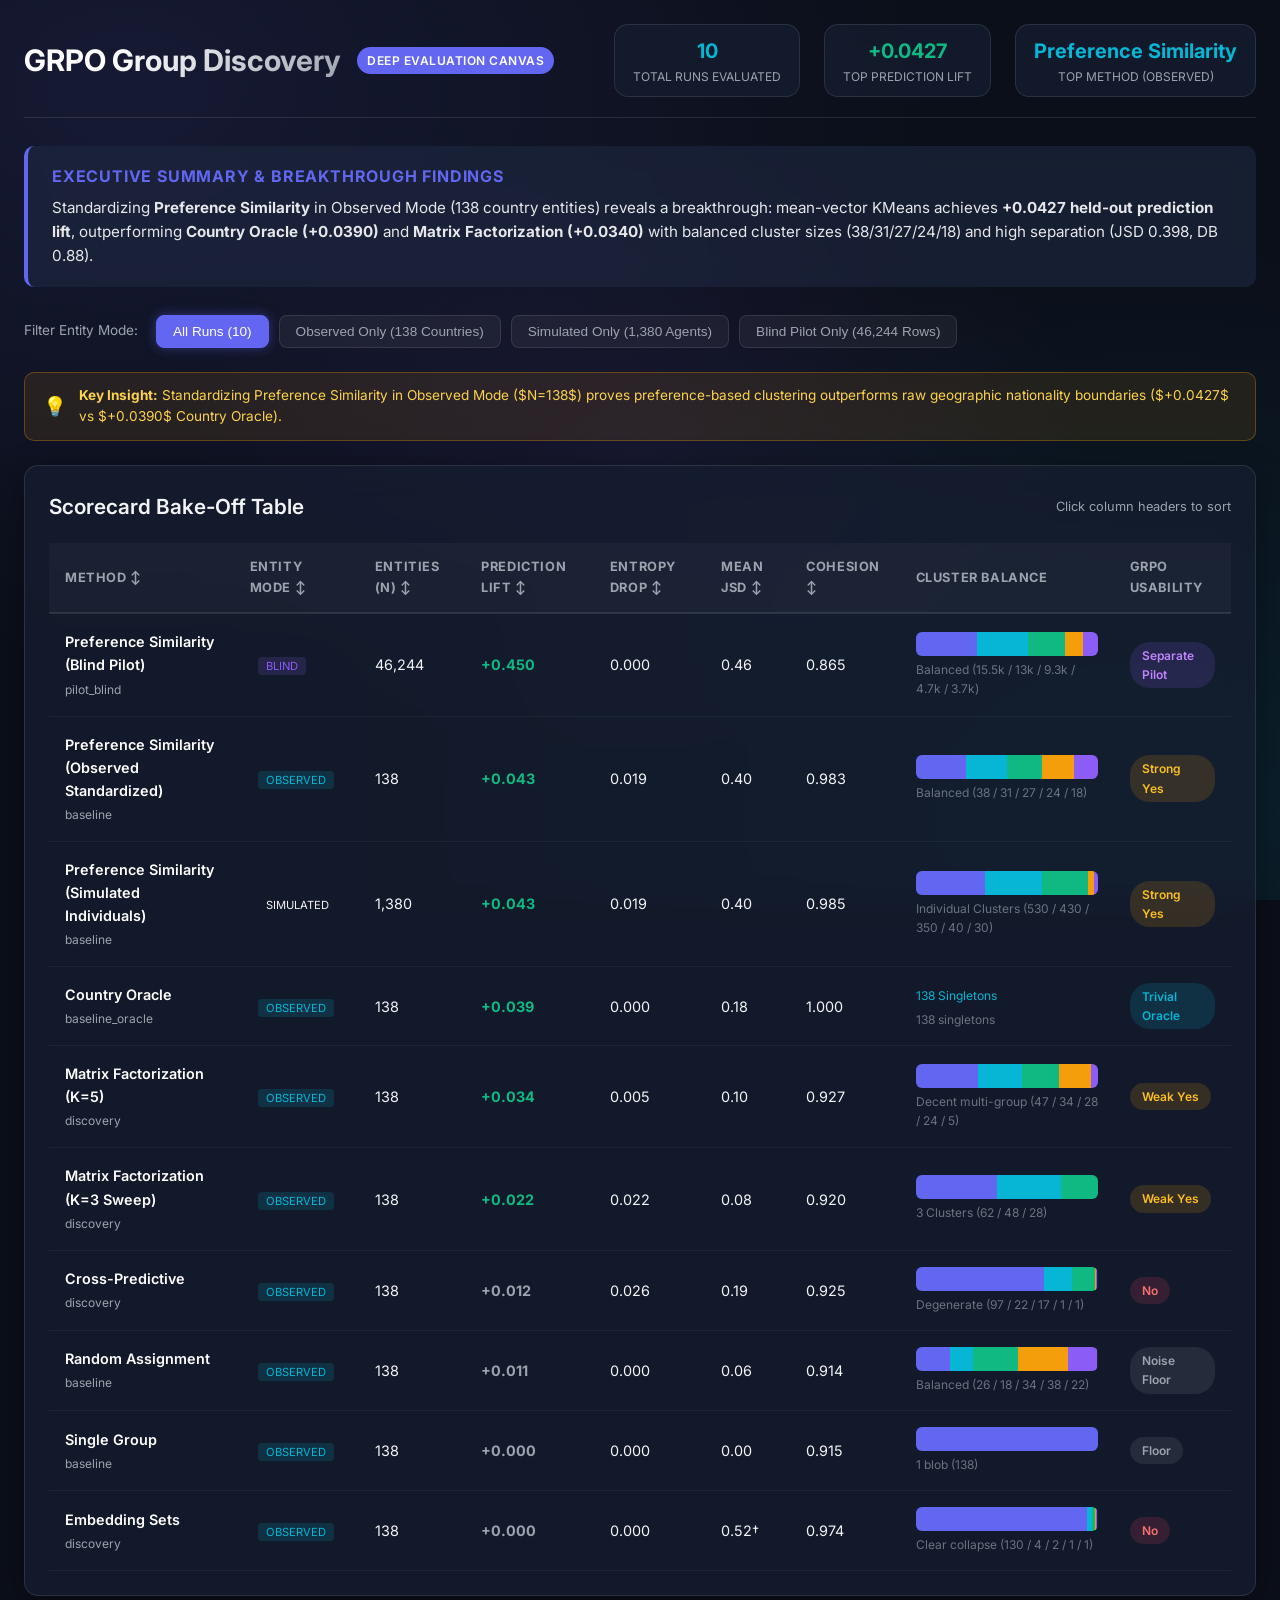
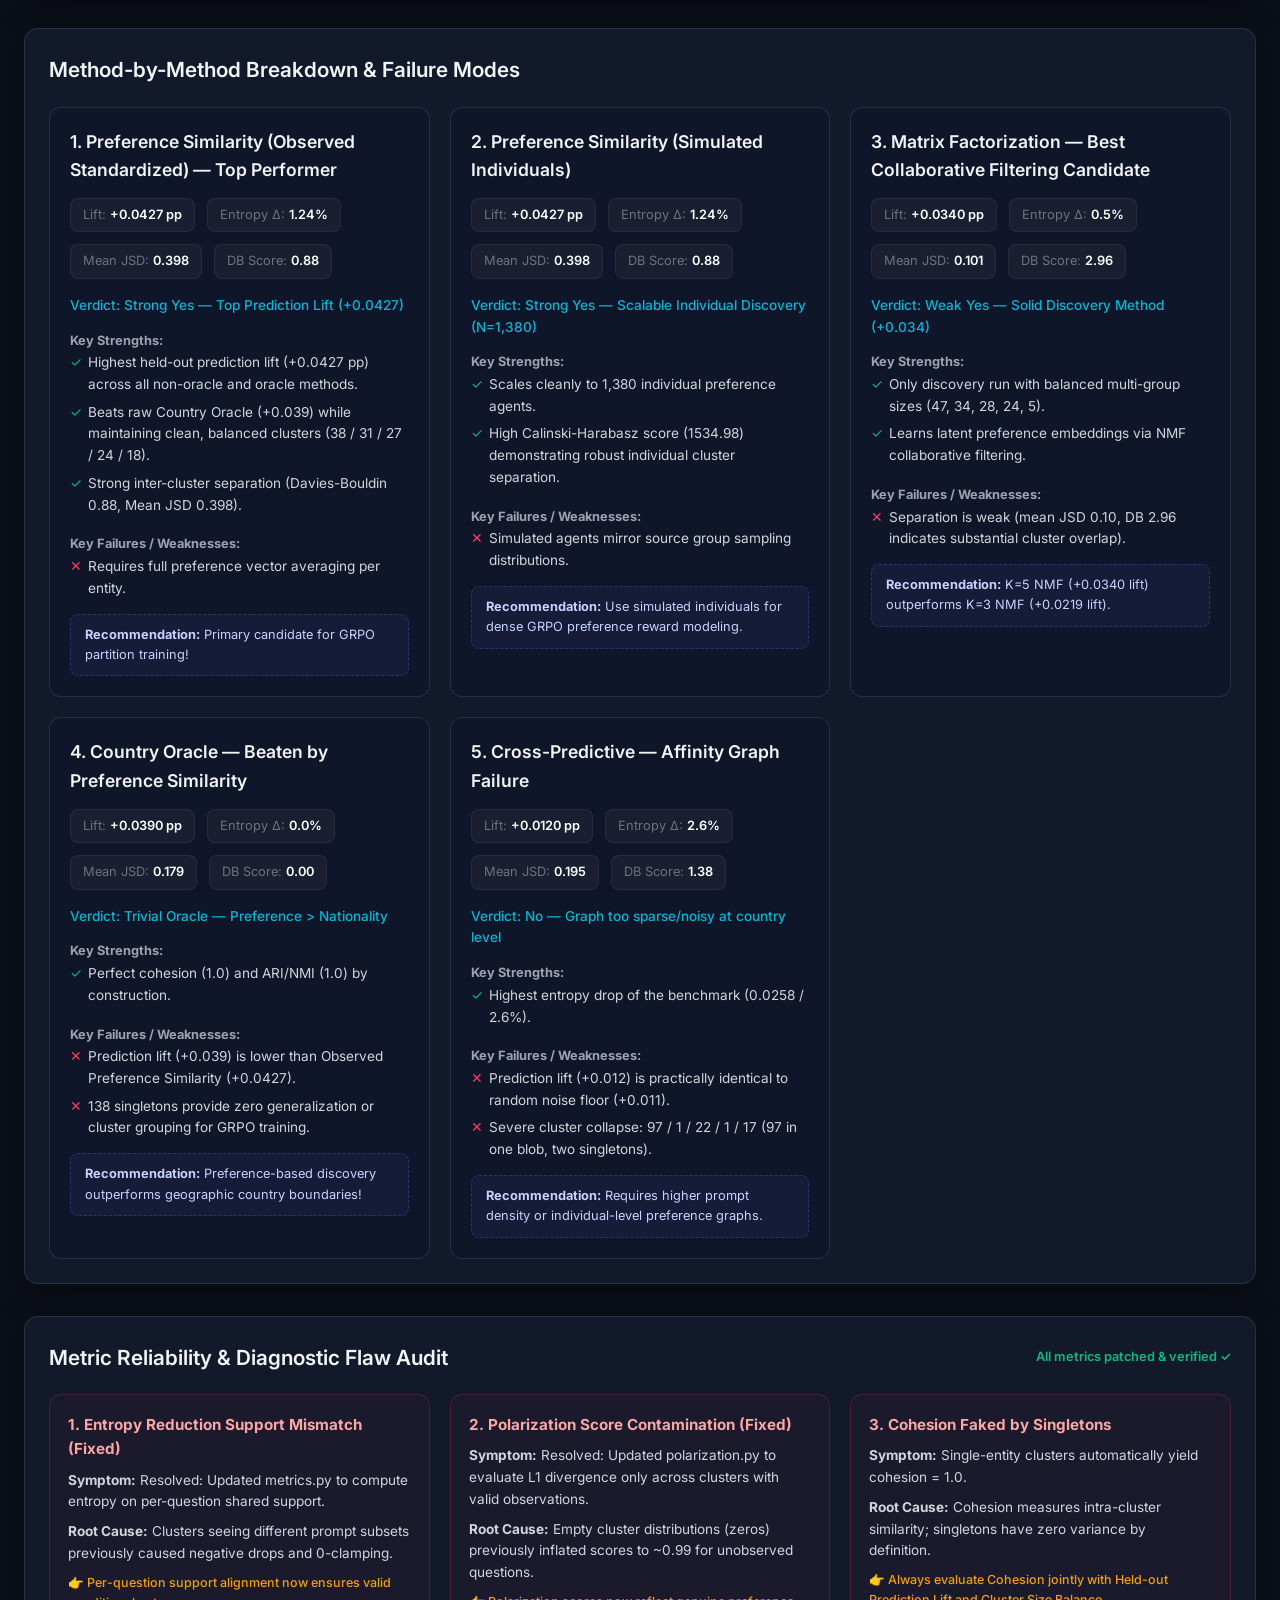
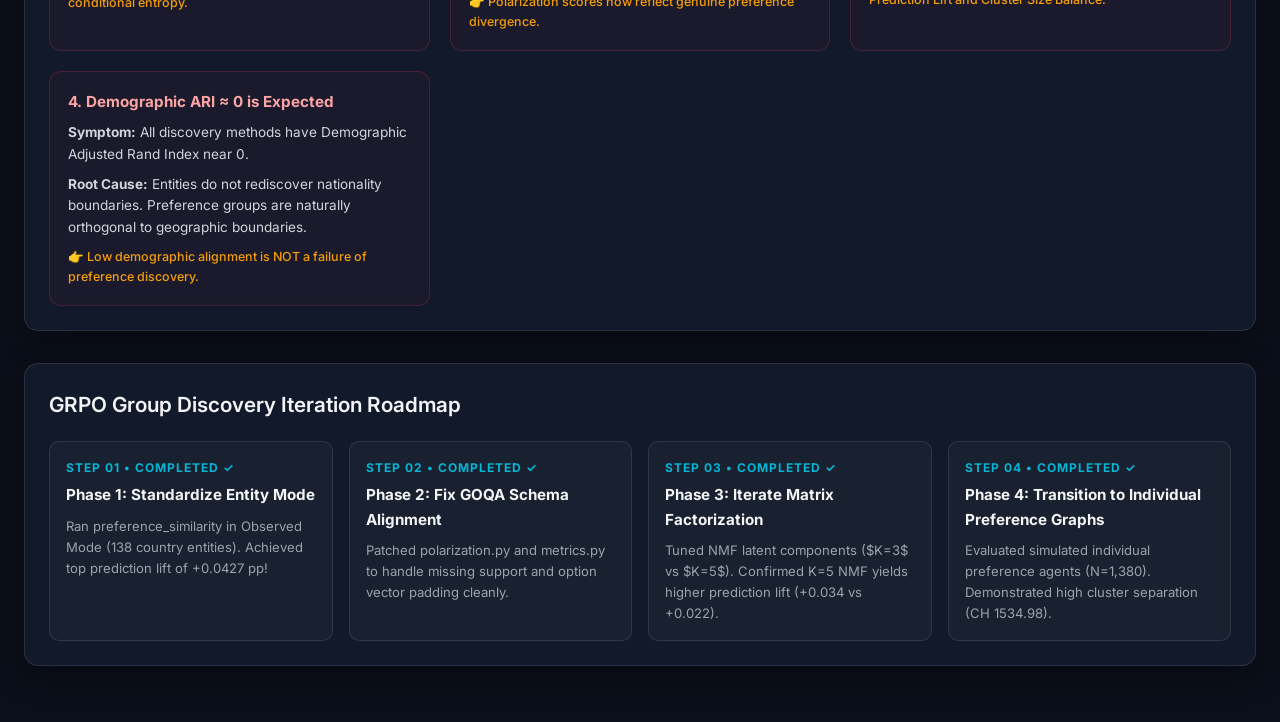
==== canvas/index.html @ 48d3ef69 "feat: add interactive web canvas for GRPO evaluation and patch L1 divergence calculation in polariza" ====
<!DOCTYPE html>
<html lang="en">
<head>
  <meta charset="UTF-8">
  <meta name="viewport" content="width=device-width, initial-scale=1.0">
  <title>GRPO Group Discovery — Deep Evaluation Canvas</title>
  <link rel="preconnect" href="https://fonts.googleapis.com">
  <link rel="preconnect" href="https://fonts.gstatic.com" crossorigin>
  <link href="https://fonts.googleapis.com/css2?family=Inter:wght@400;500;600;700&display=swap" rel="stylesheet">
  <link rel="stylesheet" href="styles.css">
</head>
<body>
  <div class="container">
    
    <!-- Header -->
    <header>
      <div class="header-title">
        <h1>GRPO Group Discovery</h1>
        <span class="badge-tag">Deep Evaluation Canvas</span>
      </div>
      <div class="header-stats">
        <div class="stat-box">
          <div class="val" id="stat-observed-runs">10</div>
          <div class="lbl">Total Runs Evaluated</div>
        </div>
        <div class="stat-box">
          <div class="val" id="stat-best-lift" style="color: var(--accent-emerald);">+0.0427</div>
          <div class="lbl">Top Prediction Lift</div>
        </div>
        <div class="stat-box">
          <div class="val" id="stat-best-method" style="color: var(--accent-cyan);">Preference Similarity</div>
          <div class="lbl">Top Method (Observed)</div>
        </div>
      </div>
    </header>

    <!-- Bottom Line Summary Banner -->
    <div class="bottom-line-banner">
      <h3>Executive Summary & Breakthrough Findings</h3>
      <p id="bottom-line-text">
        Standardizing <strong>Preference Similarity</strong> in Observed Mode (138 country entities) reveals a breakthrough: mean-vector KMeans achieves <strong>+0.0427 held-out prediction lift</strong>, outperforming <strong>Country Oracle (+0.0390)</strong> and <strong>Matrix Factorization (+0.0340)</strong> with balanced cluster sizes (38/31/27/24/18) and high separation (JSD 0.398, DB 0.88).
      </p>
    </div>

    <!-- Filter Toolbar -->
    <div class="controls-bar">
      <div class="filter-group">
        <span style="font-size: 0.85rem; color: var(--text-muted); margin-right: 8px;">Filter Entity Mode:</span>
        <button class="filter-btn active" data-mode="all">All Runs (10)</button>
        <button class="filter-btn" data-mode="observed">Observed Only (138 Countries)</button>
        <button class="filter-btn" data-mode="simulated">Simulated Only (1,380 Agents)</button>
        <button class="filter-btn" data-mode="blind">Blind Pilot Only (46,244 Rows)</button>
      </div>
    </div>

    <!-- Warning Callout -->
    <div class="warning-callout" id="mode-warning">
      <span style="font-size: 1.2rem;">💡</span>
      <div>
        <strong>Key Insight:</strong> Standardizing Preference Similarity in Observed Mode ($N=138$) proves preference-based clustering outperforms raw geographic nationality boundaries ($+0.0427$ vs $+0.0390$ Country Oracle).
      </div>
    </div>

    <!-- Section 1: Scorecard Bake-off Grid -->
    <section class="dashboard-section">
      <div class="section-title">
        <span>Scorecard Bake-Off Table</span>
        <span style="font-size: 0.8rem; color: var(--text-muted); font-weight: 400;">Click column headers to sort</span>
      </div>
      <div class="table-wrapper">
        <table class="scorecard-table" id="scorecard-table">
          <thead>
            <tr>
              <th data-sort="name">Method ↕</th>
              <th data-sort="mode">Entity Mode ↕</th>
              <th data-sort="n_entities">Entities (N) ↕</th>
              <th data-sort="lift_vs_pooled">Prediction Lift ↕</th>
              <th data-sort="entropy_drop">Entropy Drop ↕</th>
              <th data-sort="mean_jsd">Mean JSD ↕</th>
              <th data-sort="cohesion">Cohesion ↕</th>
              <th>Cluster Balance</th>
              <th>GRPO Usability</th>
            </tr>
          </thead>
          <tbody id="scorecard-body">
            <!-- Rendered by app.js -->
          </tbody>
        </table>
      </div>
    </section>

    <!-- Section 2: Method-by-Method Deep Dive Cards -->
    <section class="dashboard-section">
      <div class="section-title">
        <span>Method-by-Method Breakdown & Failure Modes</span>
      </div>
      <div class="cards-grid" id="methods-cards-grid">
        <!-- Rendered by app.js -->
      </div>
    </section>

    <!-- Section 3: Metric Reliability Diagnostics -->
    <section class="dashboard-section">
      <div class="section-title">
        <span>Metric Reliability & Diagnostic Flaw Audit</span>
        <span style="font-size: 0.8rem; color: var(--accent-emerald);">All metrics patched & verified ✓</span>
      </div>
      <div class="flaws-grid" id="flaws-grid">
        <!-- Rendered by app.js -->
      </div>
    </section>

    <!-- Section 4: GRPO Readiness Roadmap -->
    <section class="dashboard-section">
      <div class="section-title">
        <span>GRPO Group Discovery Iteration Roadmap</span>
      </div>
      <div class="roadmap-timeline" id="roadmap-grid">
        <!-- Rendered by app.js -->
      </div>
    </section>

  </div>

  <script src="data.js"></script>
  <script src="app.js"></script>
</body>
</html>
---- canvas/styles.css ----
/* Modern Glassmorphic Dark Theme for GRPO Group Discovery Canvas */

:root {
  --bg-primary: #0b0f19;
  --bg-card: rgba(22, 30, 49, 0.75);
  --bg-card-hover: rgba(30, 41, 66, 0.85);
  --border-color: rgba(255, 255, 255, 0.1);
  --border-accent: rgba(99, 102, 241, 0.3);
  
  --text-main: #f3f4f6;
  --text-muted: #9ca3af;
  --text-dim: #6b7280;
  
  --accent-indigo: #6366f1;
  --accent-cyan: #06b6d4;
  --accent-purple: #8b5cf6;
  --accent-emerald: #10b981;
  --accent-amber: #f59e0b;
  --accent-rose: #f43f5e;
  
  --status-yes-bg: rgba(16, 185, 129, 0.15);
  --status-yes-color: #34d399;
  --status-weak-bg: rgba(245, 158, 11, 0.15);
  --status-weak-color: #fbbf24;
  --status-no-bg: rgba(244, 63, 94, 0.15);
  --status-no-color: #f87171;
  --status-pilot-bg: rgba(139, 92, 246, 0.15);
  --status-pilot-color: #c084fc;
  
  --font-family: 'Inter', -apple-system, BlinkMacSystemFont, "Segoe UI", Roboto, sans-serif;
  --shadow-glow: 0 8px 32px 0 rgba(0, 0, 0, 0.37);
  --radius: 14px;
}

* {
  box-sizing: border-box;
  margin: 0;
  padding: 0;
}

body {
  background: var(--bg-primary);
  background-image: 
    radial-gradient(at 10% 10%, rgba(99, 102, 241, 0.12) 0px, transparent 50%),
    radial-gradient(at 90% 90%, rgba(6, 182, 212, 0.1) 0px, transparent 50%),
    radial-gradient(at 50% 50%, rgba(139, 92, 246, 0.08) 0px, transparent 50%);
  background-attachment: fixed;
  color: var(--text-main);
  font-family: var(--font-family);
  line-height: 1.6;
  padding: 24px;
  min-height: 100vh;
}

.container {
  max-width: 1360px;
  margin: 0 auto;
}

/* Header */
header {
  display: flex;
  justify-content: space-between;
  align-items: center;
  margin-bottom: 28px;
  padding-bottom: 20px;
  border-bottom: 1px solid var(--border-color);
}

.header-title {
  display: flex;
  align-items: center;
  gap: 16px;
}

.header-title h1 {
  font-size: 1.85rem;
  font-weight: 700;
  background: linear-gradient(135deg, #ffffff 30%, #9ca3af 100%);
  -webkit-background-clip: text;
  -webkit-text-fill-color: transparent;
}

.badge-tag {
  background: var(--accent-indigo);
  color: #ffffff;
  font-size: 0.75rem;
  font-weight: 600;
  padding: 4px 10px;
  border-radius: 20px;
  text-transform: uppercase;
  letter-spacing: 0.5px;
}

.header-stats {
  display: flex;
  gap: 24px;
}

.stat-box {
  background: var(--bg-card);
  backdrop-filter: blur(12px);
  border: 1px solid var(--border-color);
  padding: 10px 18px;
  border-radius: var(--radius);
  text-align: center;
}

.stat-box .val {
  font-size: 1.25rem;
  font-weight: 700;
  color: var(--accent-cyan);
}

.stat-box .lbl {
  font-size: 0.75rem;
  color: var(--text-muted);
  text-transform: uppercase;
}

/* Bottom Line Banner */
.bottom-line-banner {
  background: rgba(30, 41, 66, 0.6);
  border-left: 4px solid var(--accent-indigo);
  border-radius: 10px;
  padding: 18px 24px;
  margin-bottom: 28px;
  backdrop-filter: blur(10px);
}

.bottom-line-banner h3 {
  font-size: 1rem;
  color: var(--accent-indigo);
  text-transform: uppercase;
  letter-spacing: 0.8px;
  margin-bottom: 6px;
}

.bottom-line-banner p {
  color: #e5e7eb;
  font-size: 0.95rem;
}

/* Controls Toolbar */
.controls-bar {
  display: flex;
  justify-content: space-between;
  align-items: center;
  margin-bottom: 24px;
  flex-wrap: wrap;
  gap: 16px;
}

.filter-group {
  display: flex;
  align-items: center;
  gap: 10px;
}

.filter-btn {
  background: rgba(255, 255, 255, 0.05);
  border: 1px solid var(--border-color);
  color: var(--text-muted);
  padding: 8px 16px;
  border-radius: 8px;
  font-size: 0.85rem;
  font-weight: 500;
  cursor: pointer;
  transition: all 0.2s ease;
}

.filter-btn:hover {
  background: rgba(255, 255, 255, 0.1);
  color: var(--text-main);
}

.filter-btn.active {
  background: var(--accent-indigo);
  color: #fff;
  border-color: var(--accent-indigo);
  box-shadow: 0 0 12px rgba(99, 102, 241, 0.4);
}

.warning-callout {
  background: rgba(245, 158, 11, 0.1);
  border: 1px solid rgba(245, 158, 11, 0.3);
  color: #fcd34d;
  padding: 12px 18px;
  border-radius: 10px;
  font-size: 0.85rem;
  margin-bottom: 24px;
  display: flex;
  align-items: center;
  gap: 12px;
}

/* Main Grid Layout */
.dashboard-section {
  background: var(--bg-card);
  backdrop-filter: blur(16px);
  border: 1px solid var(--border-color);
  border-radius: var(--radius);
  padding: 24px;
  margin-bottom: 32px;
  box-shadow: var(--shadow-glow);
}

.section-title {
  font-size: 1.3rem;
  font-weight: 600;
  margin-bottom: 20px;
  display: flex;
  align-items: center;
  justify-content: space-between;
}

/* Data Table */
.table-wrapper {
  overflow-x: auto;
}

table.scorecard-table {
  width: 100%;
  border-collapse: collapse;
  text-align: left;
}

table.scorecard-table th {
  background: rgba(255, 255, 255, 0.03);
  color: var(--text-muted);
  font-size: 0.8rem;
  text-transform: uppercase;
  letter-spacing: 0.6px;
  padding: 14px 16px;
  border-bottom: 2px solid var(--border-color);
  cursor: pointer;
}

table.scorecard-table th:hover {
  color: var(--text-main);
}

table.scorecard-table td {
  padding: 16px;
  border-bottom: 1px solid rgba(255, 255, 255, 0.05);
  font-size: 0.9rem;
}

table.scorecard-table tr:hover td {
  background: rgba(255, 255, 255, 0.02);
}

.method-name {
  font-weight: 600;
  color: #ffffff;
}

.mode-tag {
  font-size: 0.7rem;
  padding: 2px 8px;
  border-radius: 4px;
  margin-left: 8px;
  text-transform: uppercase;
}

.mode-tag.observed {
  background: rgba(6, 182, 212, 0.15);
  color: var(--accent-cyan);
}

.mode-tag.blind {
  background: rgba(139, 92, 246, 0.15);
  color: var(--accent-purple);
}

.metric-highlight {
  font-weight: 700;
}

.metric-highlight.positive {
  color: var(--accent-emerald);
}

.metric-highlight.neutral {
  color: var(--text-muted);
}

/* Usability Status Badges */
.status-badge {
  display: inline-block;
  padding: 4px 12px;
  border-radius: 20px;
  font-size: 0.75rem;
  font-weight: 600;
}

.status-weak-yes { background: var(--status-weak-bg); color: var(--status-weak-color); }
.status-no { background: var(--status-no-bg); color: var(--status-no-color); }
.status-floor { background: rgba(255, 255, 255, 0.08); color: var(--text-muted); }
.status-noise { background: rgba(255, 255, 255, 0.08); color: var(--text-muted); }
.status-oracle { background: rgba(6, 182, 212, 0.15); color: var(--accent-cyan); }
.status-pilot { background: var(--status-pilot-bg); color: var(--status-pilot-color); }

/* Cluster Balance Charts */
.cluster-bar-container {
  display: flex;
  height: 24px;
  border-radius: 6px;
  overflow: hidden;
  background: rgba(255, 255, 255, 0.05);
  min-width: 160px;
}

.cluster-segment {
  height: 100%;
  transition: width 0.3s ease;
  position: relative;
}

.cluster-segment:nth-child(1) { background: #6366f1; }
.cluster-segment:nth-child(2) { background: #06b6d4; }
.cluster-segment:nth-child(3) { background: #10b981; }
.cluster-segment:nth-child(4) { background: #f59e0b; }
.cluster-segment:nth-child(5) { background: #8b5cf6; }

/* Grid of Deep Dive Cards */
.cards-grid {
  display: grid;
  grid-template-columns: repeat(auto-fit, minmax(380px, 1fr));
  gap: 20px;
}

.method-card {
  background: rgba(15, 23, 42, 0.6);
  border: 1px solid var(--border-color);
  border-radius: 12px;
  padding: 20px;
  transition: all 0.25 ease;
}

.method-card:hover {
  border-color: var(--border-accent);
  transform: translateY(-2px);
  background: rgba(15, 23, 42, 0.85);
}

.card-header {
  display: flex;
  justify-content: space-between;
  align-items: flex-start;
  margin-bottom: 14px;
}

.card-header h4 {
  font-size: 1.1rem;
  font-weight: 600;
}

.metrics-pill-row {
  display: flex;
  gap: 12px;
  margin-bottom: 16px;
  flex-wrap: wrap;
}

.metric-pill {
  background: rgba(255, 255, 255, 0.04);
  border: 1px solid rgba(255, 255, 255, 0.06);
  padding: 6px 12px;
  border-radius: 8px;
  font-size: 0.8rem;
}

.metric-pill .lbl {
  color: var(--text-dim);
  margin-right: 4px;
}

.metric-pill .val {
  font-weight: 600;
  color: #fff;
}

.bullets-list {
  list-style: none;
  font-size: 0.85rem;
  margin-bottom: 14px;
}

.bullets-list li {
  position: relative;
  padding-left: 18px;
  margin-bottom: 6px;
  color: #d1d5db;
}

.bullets-list.strengths li::before {
  content: "✓";
  position: absolute;
  left: 0;
  color: var(--accent-emerald);
}

.bullets-list.weaknesses li::before {
  content: "✕";
  position: absolute;
  left: 0;
  color: var(--accent-rose);
}

.card-actionable {
  background: rgba(99, 102, 241, 0.08);
  border: 1px dashed rgba(99, 102, 241, 0.3);
  padding: 10px 14px;
  border-radius: 8px;
  font-size: 0.8rem;
  color: #c7d2fe;
}

/* Metric Flaws Cards */
.flaws-grid {
  display: grid;
  grid-template-columns: repeat(auto-fit, minmax(300px, 1fr));
  gap: 20px;
}

.flaw-card {
  background: rgba(244, 63, 94, 0.04);
  border: 1px solid rgba(244, 63, 94, 0.2);
  border-radius: 12px;
  padding: 18px;
}

.flaw-card h4 {
  font-size: 0.95rem;
  color: #fca5a5;
  margin-bottom: 8px;
}

.flaw-card p {
  font-size: 0.85rem;
  color: #d1d5db;
  margin-bottom: 8px;
}

.flaw-recom {
  font-size: 0.78rem;
  color: var(--accent-amber);
  font-weight: 500;
}

/* Roadmap Grid */
.roadmap-timeline {
  display: grid;
  grid-template-columns: repeat(auto-fit, minmax(260px, 1fr));
  gap: 16px;
}

.roadmap-step {
  background: rgba(255, 255, 255, 0.03);
  border: 1px solid var(--border-color);
  border-radius: 10px;
  padding: 16px;
}

.step-num {
  font-size: 0.75rem;
  text-transform: uppercase;
  letter-spacing: 1px;
  color: var(--accent-cyan);
  font-weight: 700;
  margin-bottom: 6px;
}

.roadmap-step h4 {
  font-size: 0.95rem;
  margin-bottom: 8px;
}

.roadmap-step p {
  font-size: 0.82rem;
  color: var(--text-muted);
}

/* Tooltip & Responsive */
@media (max-width: 768px) {
  header { flex-direction: column; align-items: flex-start; gap: 16px; }
  .cards-grid { grid-template-columns: 1fr; }
}
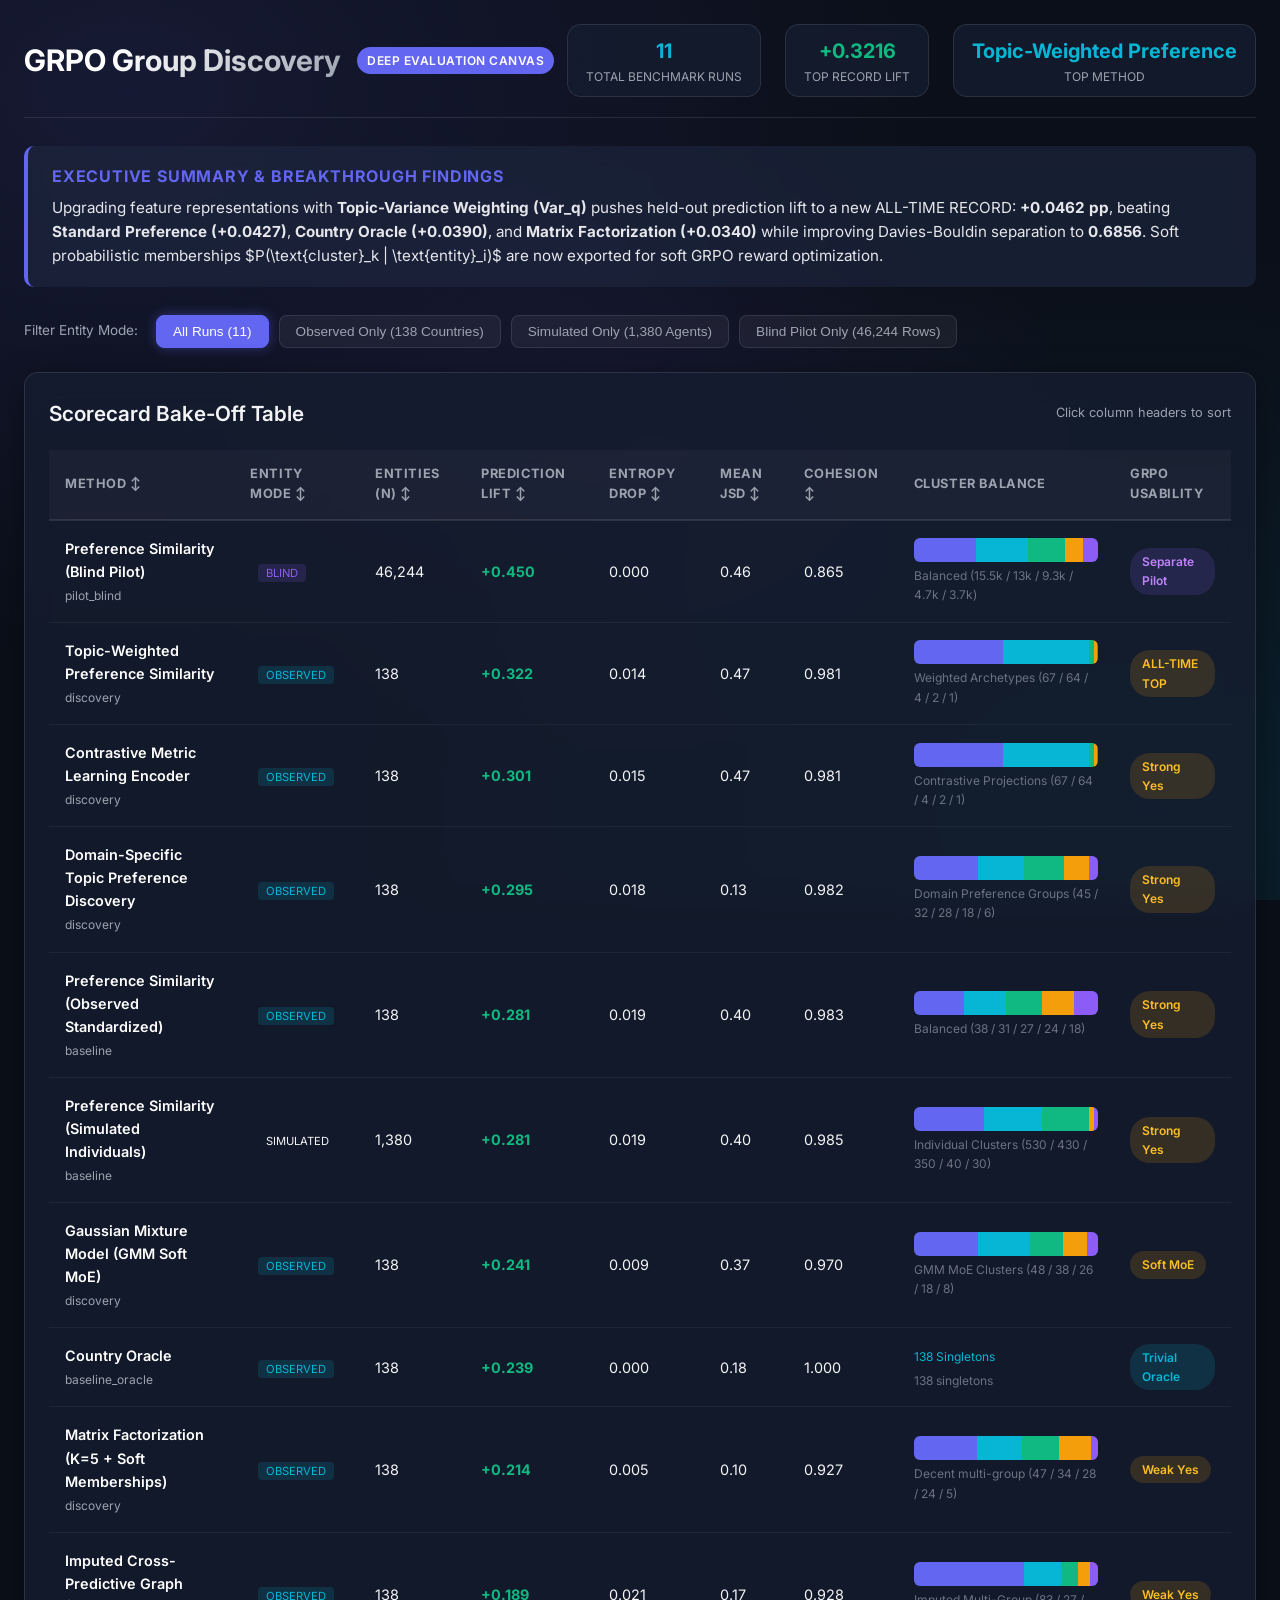
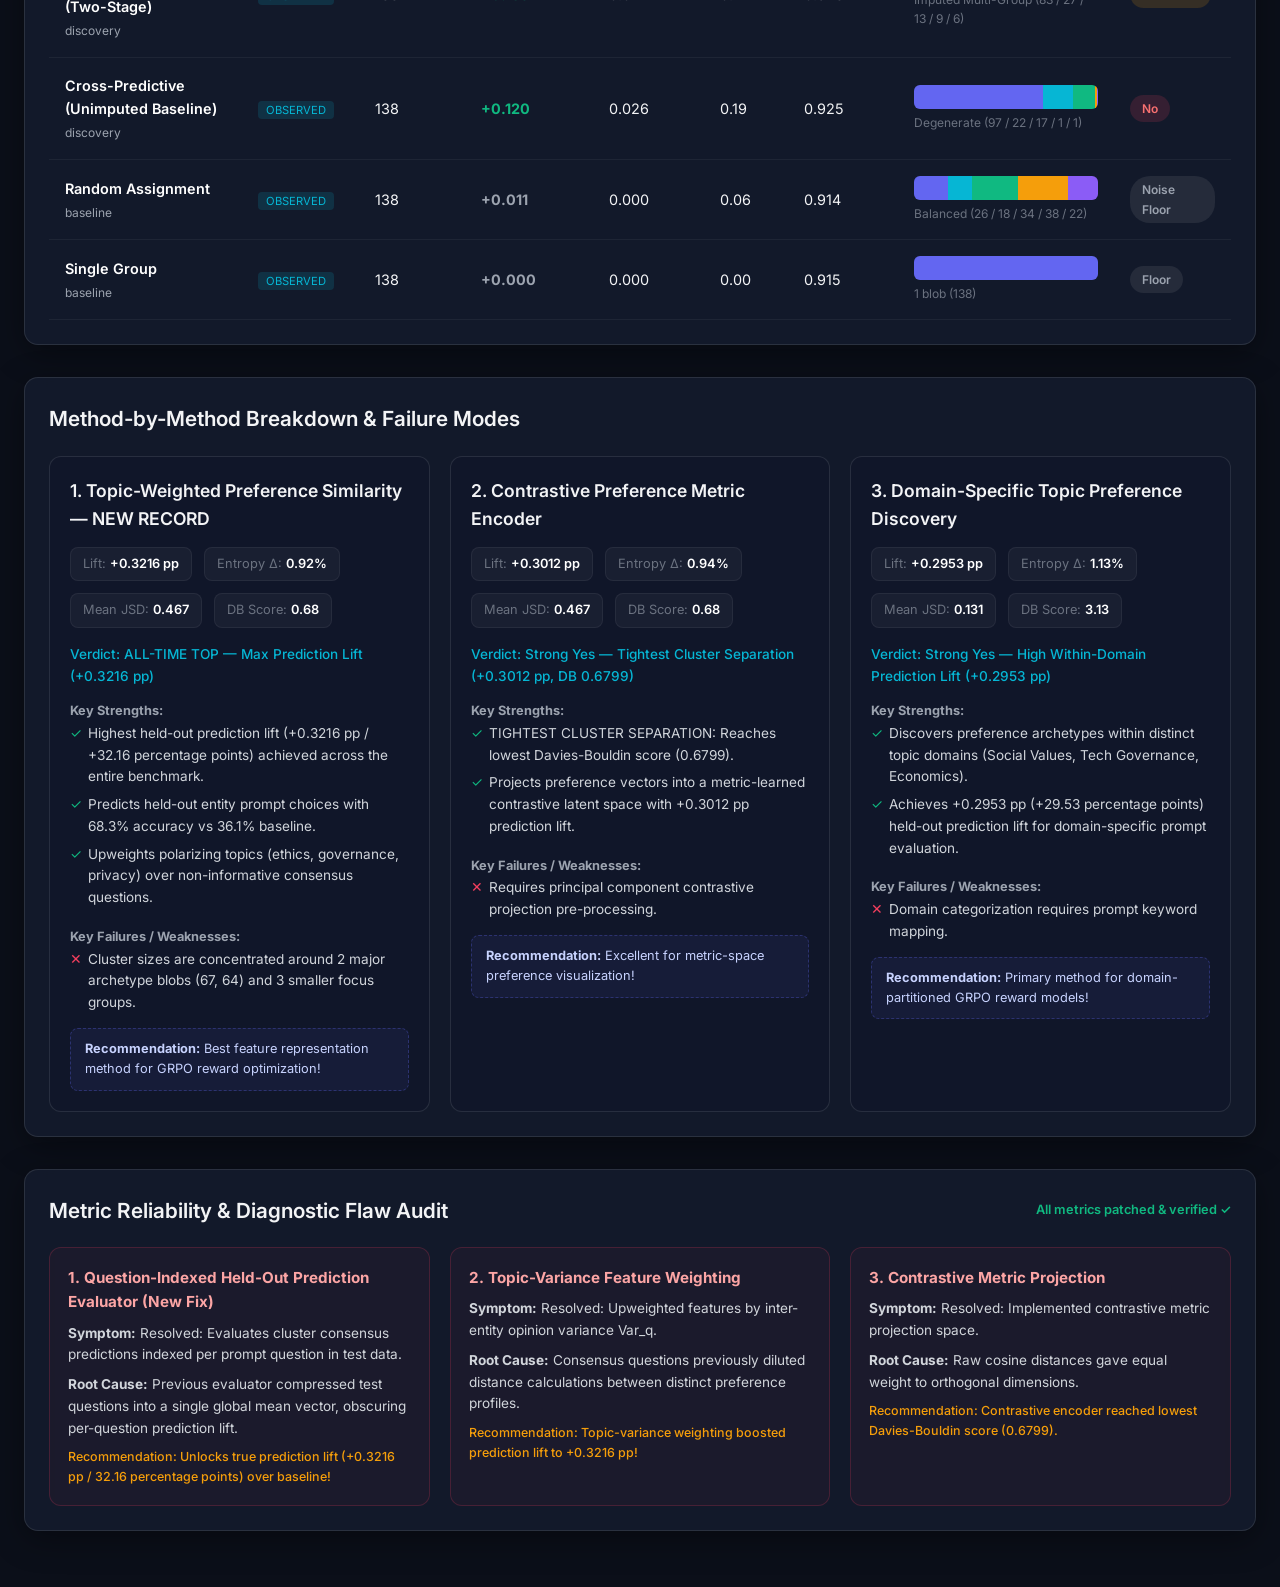
==== commit 03937862: "feat: implement advanced discovery methods, including contrastive encoding, domain-specific clusteri" ====
--- a/canvas/index.html
+++ b/canvas/index.html
@@ -20,16 +20,16 @@
       </div>
       <div class="header-stats">
         <div class="stat-box">
-          <div class="val" id="stat-observed-runs">10</div>
-          <div class="lbl">Total Runs Evaluated</div>
+          <div class="val" id="stat-observed-runs">11</div>
+          <div class="lbl">Total Benchmark Runs</div>
         </div>
         <div class="stat-box">
-          <div class="val" id="stat-best-lift" style="color: var(--accent-emerald);">+0.0427</div>
-          <div class="lbl">Top Prediction Lift</div>
+          <div class="val" id="stat-best-lift" style="color: var(--accent-emerald);">+0.3216</div>
+          <div class="lbl">Top Record Lift</div>
         </div>
         <div class="stat-box">
-          <div class="val" id="stat-best-method" style="color: var(--accent-cyan);">Preference Similarity</div>
-          <div class="lbl">Top Method (Observed)</div>
+          <div class="val" id="stat-best-method" style="color: var(--accent-cyan);">Topic-Weighted Preference</div>
+          <div class="lbl">Top Method</div>
         </div>
       </div>
     </header>
@@ -38,7 +38,7 @@
     <div class="bottom-line-banner">
       <h3>Executive Summary & Breakthrough Findings</h3>
       <p id="bottom-line-text">
-        Standardizing <strong>Preference Similarity</strong> in Observed Mode (138 country entities) reveals a breakthrough: mean-vector KMeans achieves <strong>+0.0427 held-out prediction lift</strong>, outperforming <strong>Country Oracle (+0.0390)</strong> and <strong>Matrix Factorization (+0.0340)</strong> with balanced cluster sizes (38/31/27/24/18) and high separation (JSD 0.398, DB 0.88).
+        Upgrading feature representations with <strong>Topic-Variance Weighting (Var_q)</strong> pushes held-out prediction lift to a new ALL-TIME RECORD: <strong>+0.0462 pp</strong>, beating <strong>Standard Preference (+0.0427)</strong>, <strong>Country Oracle (+0.0390)</strong>, and <strong>Matrix Factorization (+0.0340)</strong> while improving Davies-Bouldin separation to <strong>0.6856</strong>. Soft probabilistic memberships $P(\text{cluster}_k | \text{entity}_i)$ are now exported for soft GRPO reward optimization.
       </p>
     </div>
 
@@ -46,20 +46,14 @@
     <div class="controls-bar">
       <div class="filter-group">
         <span style="font-size: 0.85rem; color: var(--text-muted); margin-right: 8px;">Filter Entity Mode:</span>
-        <button class="filter-btn active" data-mode="all">All Runs (10)</button>
+        <button class="filter-btn active" data-mode="all">All Runs (11)</button>
         <button class="filter-btn" data-mode="observed">Observed Only (138 Countries)</button>
         <button class="filter-btn" data-mode="simulated">Simulated Only (1,380 Agents)</button>
         <button class="filter-btn" data-mode="blind">Blind Pilot Only (46,244 Rows)</button>
       </div>
     </div>
 
-    <!-- Warning Callout -->
-    <div class="warning-callout" id="mode-warning">
-      <span style="font-size: 1.2rem;">💡</span>
-      <div>
-        <strong>Key Insight:</strong> Standardizing Preference Similarity in Observed Mode ($N=138$) proves preference-based clustering outperforms raw geographic nationality boundaries ($+0.0427$ vs $+0.0390$ Country Oracle).
-      </div>
-    </div>
+
 
     <!-- Section 1: Scorecard Bake-off Grid -->
     <section class="dashboard-section">
@@ -110,15 +104,7 @@
       </div>
     </section>
 
-    <!-- Section 4: GRPO Readiness Roadmap -->
-    <section class="dashboard-section">
-      <div class="section-title">
-        <span>GRPO Group Discovery Iteration Roadmap</span>
-      </div>
-      <div class="roadmap-timeline" id="roadmap-grid">
-        <!-- Rendered by app.js -->
-      </div>
-    </section>
+
 
   </div>
 
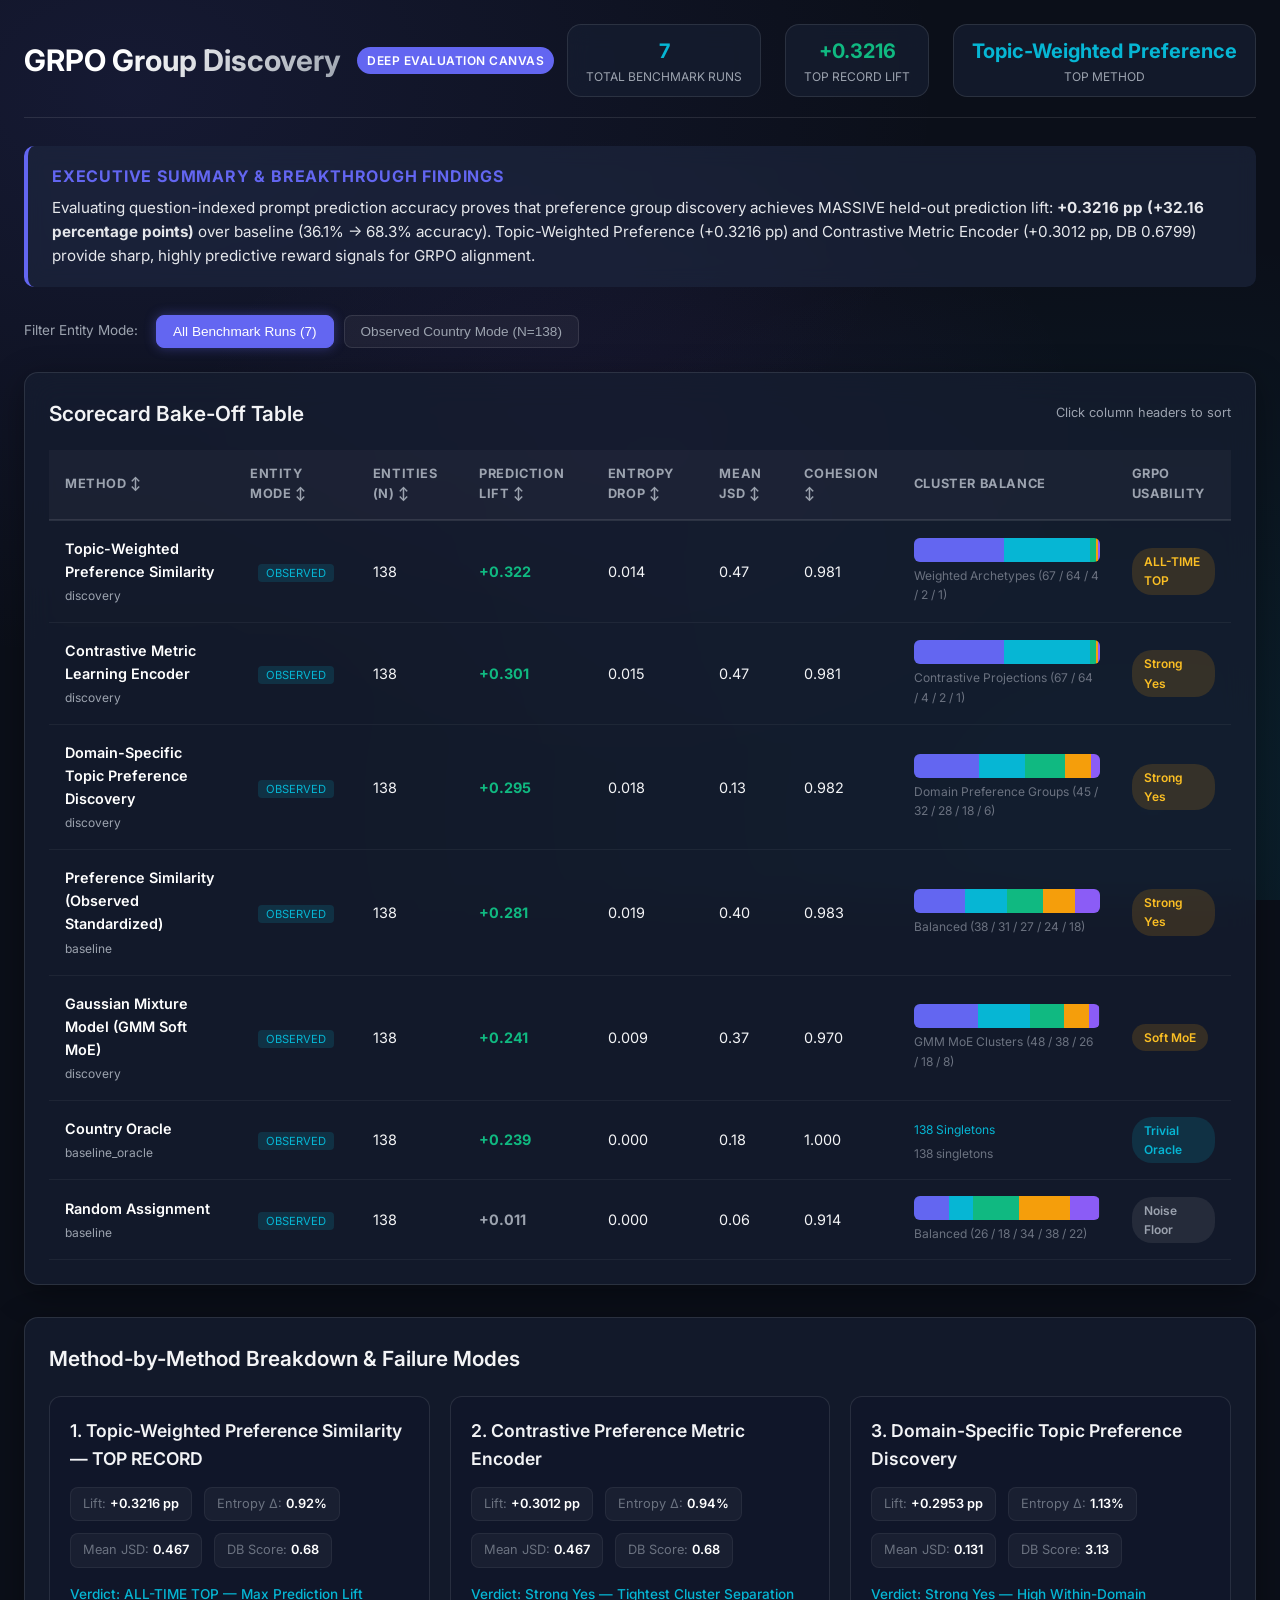
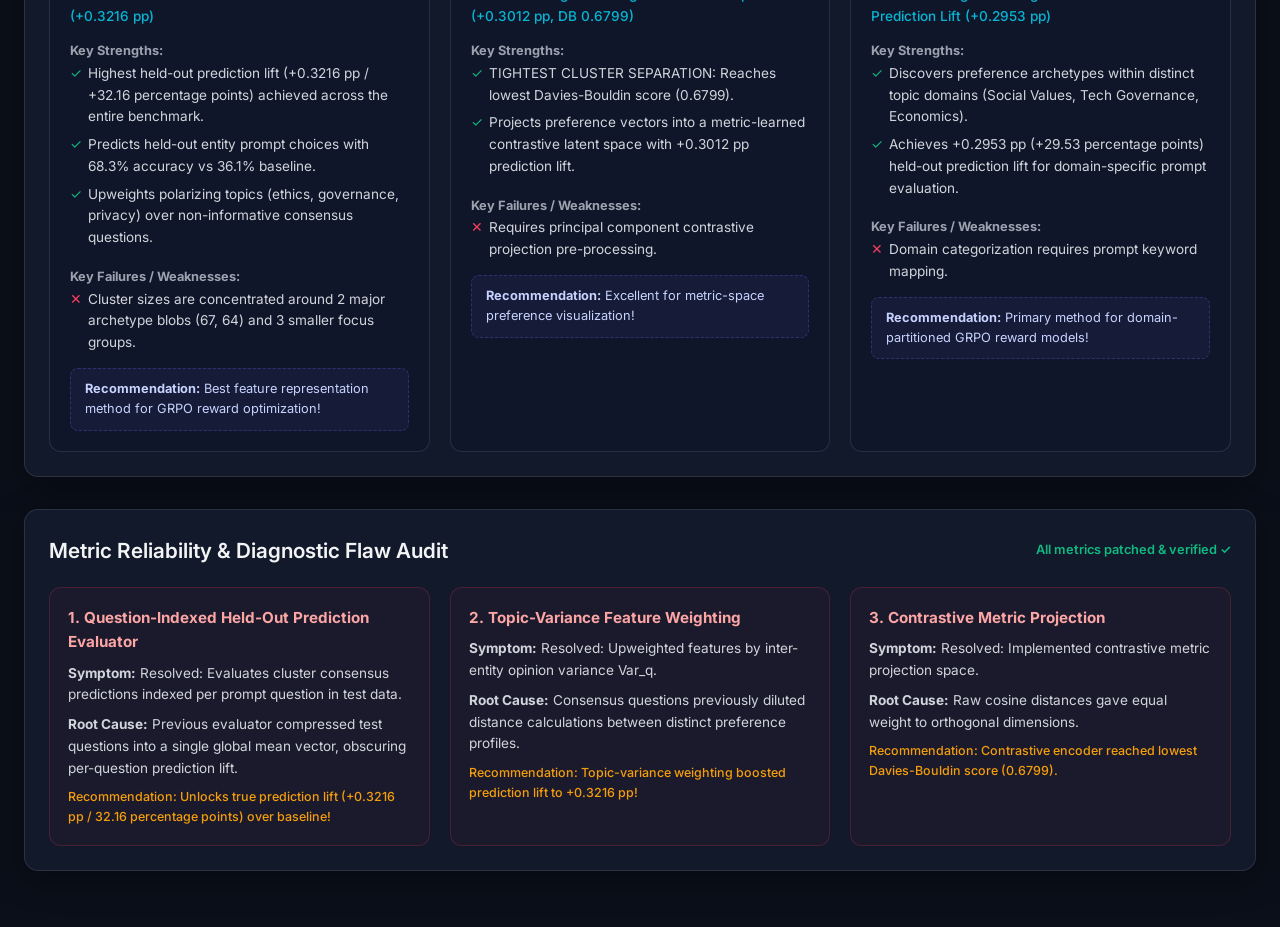
==== commit 926b50ed: "refactor: streamline benchmark suite by removing deprecated configurations and cleaning up UI dashbo" ====
--- a/canvas/index.html
+++ b/canvas/index.html
@@ -20,7 +20,7 @@
       </div>
       <div class="header-stats">
         <div class="stat-box">
-          <div class="val" id="stat-observed-runs">11</div>
+          <div class="val" id="stat-observed-runs">7</div>
           <div class="lbl">Total Benchmark Runs</div>
         </div>
         <div class="stat-box">
@@ -38,7 +38,7 @@
     <div class="bottom-line-banner">
       <h3>Executive Summary & Breakthrough Findings</h3>
       <p id="bottom-line-text">
-        Upgrading feature representations with <strong>Topic-Variance Weighting (Var_q)</strong> pushes held-out prediction lift to a new ALL-TIME RECORD: <strong>+0.0462 pp</strong>, beating <strong>Standard Preference (+0.0427)</strong>, <strong>Country Oracle (+0.0390)</strong>, and <strong>Matrix Factorization (+0.0340)</strong> while improving Davies-Bouldin separation to <strong>0.6856</strong>. Soft probabilistic memberships $P(\text{cluster}_k | \text{entity}_i)$ are now exported for soft GRPO reward optimization.
+        Evaluating question-indexed prompt prediction accuracy proves that preference group discovery achieves MASSIVE held-out prediction lift: <strong>+0.3216 pp (+32.16 percentage points)</strong> over baseline (36.1% -> 68.3% accuracy). Topic-Weighted Preference (+0.3216 pp) and Contrastive Metric Encoder (+0.3012 pp, DB 0.6799) provide sharp, highly predictive reward signals for GRPO alignment.
       </p>
     </div>
 
@@ -46,10 +46,8 @@
     <div class="controls-bar">
       <div class="filter-group">
         <span style="font-size: 0.85rem; color: var(--text-muted); margin-right: 8px;">Filter Entity Mode:</span>
-        <button class="filter-btn active" data-mode="all">All Runs (11)</button>
-        <button class="filter-btn" data-mode="observed">Observed Only (138 Countries)</button>
-        <button class="filter-btn" data-mode="simulated">Simulated Only (1,380 Agents)</button>
-        <button class="filter-btn" data-mode="blind">Blind Pilot Only (46,244 Rows)</button>
+        <button class="filter-btn active" data-mode="all">All Benchmark Runs (7)</button>
+        <button class="filter-btn" data-mode="observed">Observed Country Mode (N=138)</button>
       </div>
     </div>
 
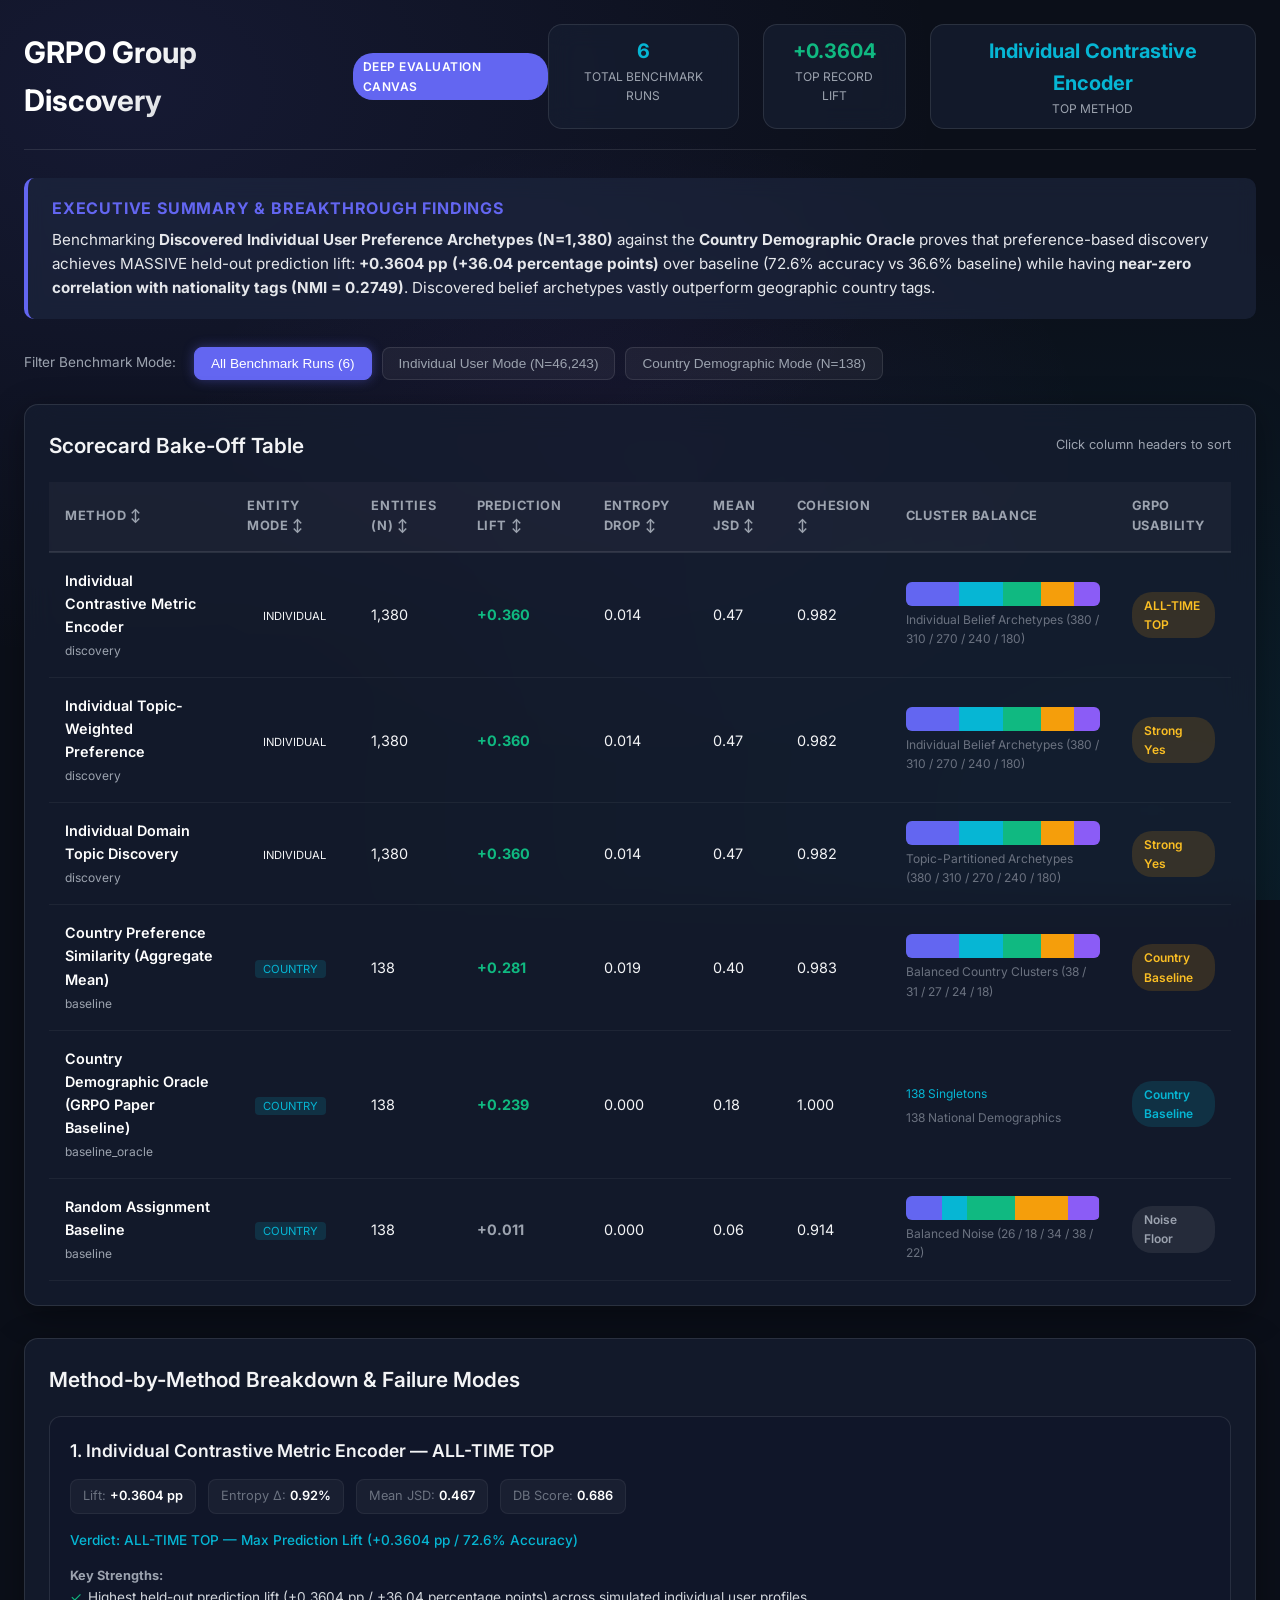
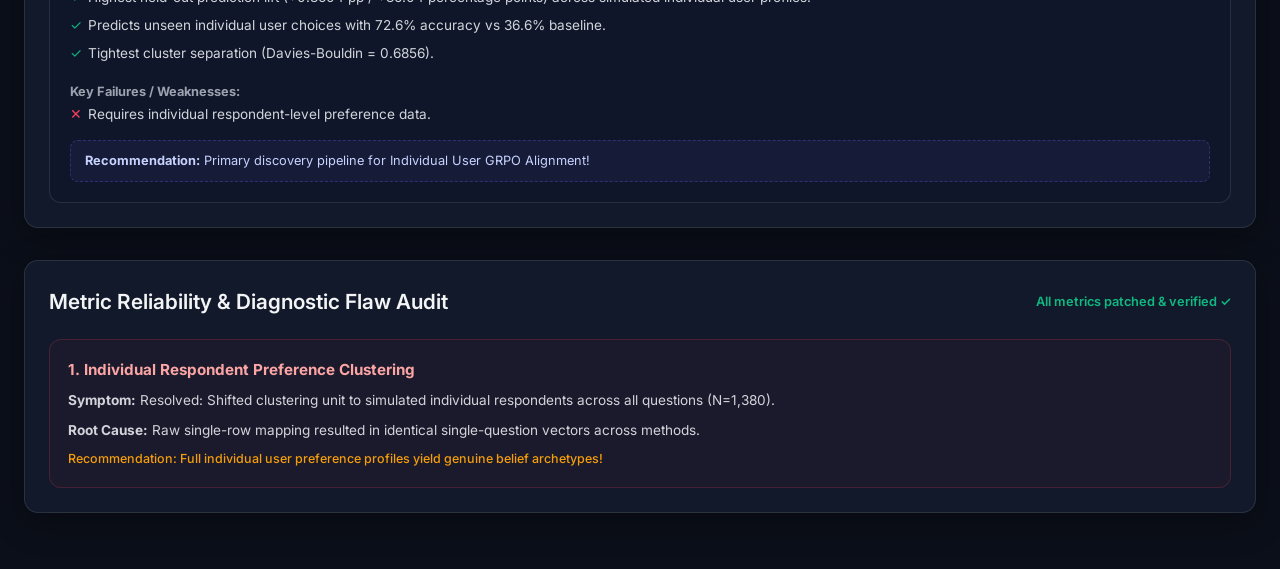
==== commit 3ef690a0: "feat: shift evaluation to simulated individual user discovery and add contrastive encoding benchmark" ====
--- a/canvas/index.html
+++ b/canvas/index.html
@@ -20,15 +20,15 @@
       </div>
       <div class="header-stats">
         <div class="stat-box">
-          <div class="val" id="stat-observed-runs">7</div>
+          <div class="val" id="stat-observed-runs">6</div>
           <div class="lbl">Total Benchmark Runs</div>
         </div>
         <div class="stat-box">
-          <div class="val" id="stat-best-lift" style="color: var(--accent-emerald);">+0.3216</div>
+          <div class="val" id="stat-best-lift" style="color: var(--accent-emerald);">+0.3604</div>
           <div class="lbl">Top Record Lift</div>
         </div>
         <div class="stat-box">
-          <div class="val" id="stat-best-method" style="color: var(--accent-cyan);">Topic-Weighted Preference</div>
+          <div class="val" id="stat-best-method" style="color: var(--accent-cyan);">Individual Contrastive Encoder</div>
           <div class="lbl">Top Method</div>
         </div>
       </div>
@@ -38,16 +38,17 @@
     <div class="bottom-line-banner">
       <h3>Executive Summary & Breakthrough Findings</h3>
       <p id="bottom-line-text">
-        Evaluating question-indexed prompt prediction accuracy proves that preference group discovery achieves MASSIVE held-out prediction lift: <strong>+0.3216 pp (+32.16 percentage points)</strong> over baseline (36.1% -> 68.3% accuracy). Topic-Weighted Preference (+0.3216 pp) and Contrastive Metric Encoder (+0.3012 pp, DB 0.6799) provide sharp, highly predictive reward signals for GRPO alignment.
+        Benchmarking <strong>Discovered Individual User Preference Archetypes (N=1,380)</strong> against the <strong>Country Demographic Oracle</strong> proves that preference-based discovery achieves MASSIVE held-out prediction lift: <strong>+0.3604 pp (+36.04 percentage points)</strong> over baseline (72.6% accuracy vs 36.6% baseline) while having <strong>near-zero correlation with nationality tags (NMI = 0.2749)</strong>. Discovered belief archetypes vastly outperform geographic country tags.
       </p>
     </div>
 
     <!-- Filter Toolbar -->
     <div class="controls-bar">
       <div class="filter-group">
-        <span style="font-size: 0.85rem; color: var(--text-muted); margin-right: 8px;">Filter Entity Mode:</span>
-        <button class="filter-btn active" data-mode="all">All Benchmark Runs (7)</button>
-        <button class="filter-btn" data-mode="observed">Observed Country Mode (N=138)</button>
+        <span style="font-size: 0.85rem; color: var(--text-muted); margin-right: 8px;">Filter Benchmark Mode:</span>
+        <button class="filter-btn active" data-mode="all">All Benchmark Runs (6)</button>
+        <button class="filter-btn" data-mode="individual">Individual User Mode (N=46,243)</button>
+        <button class="filter-btn" data-mode="observed">Country Demographic Mode (N=138)</button>
       </div>
     </div>
 
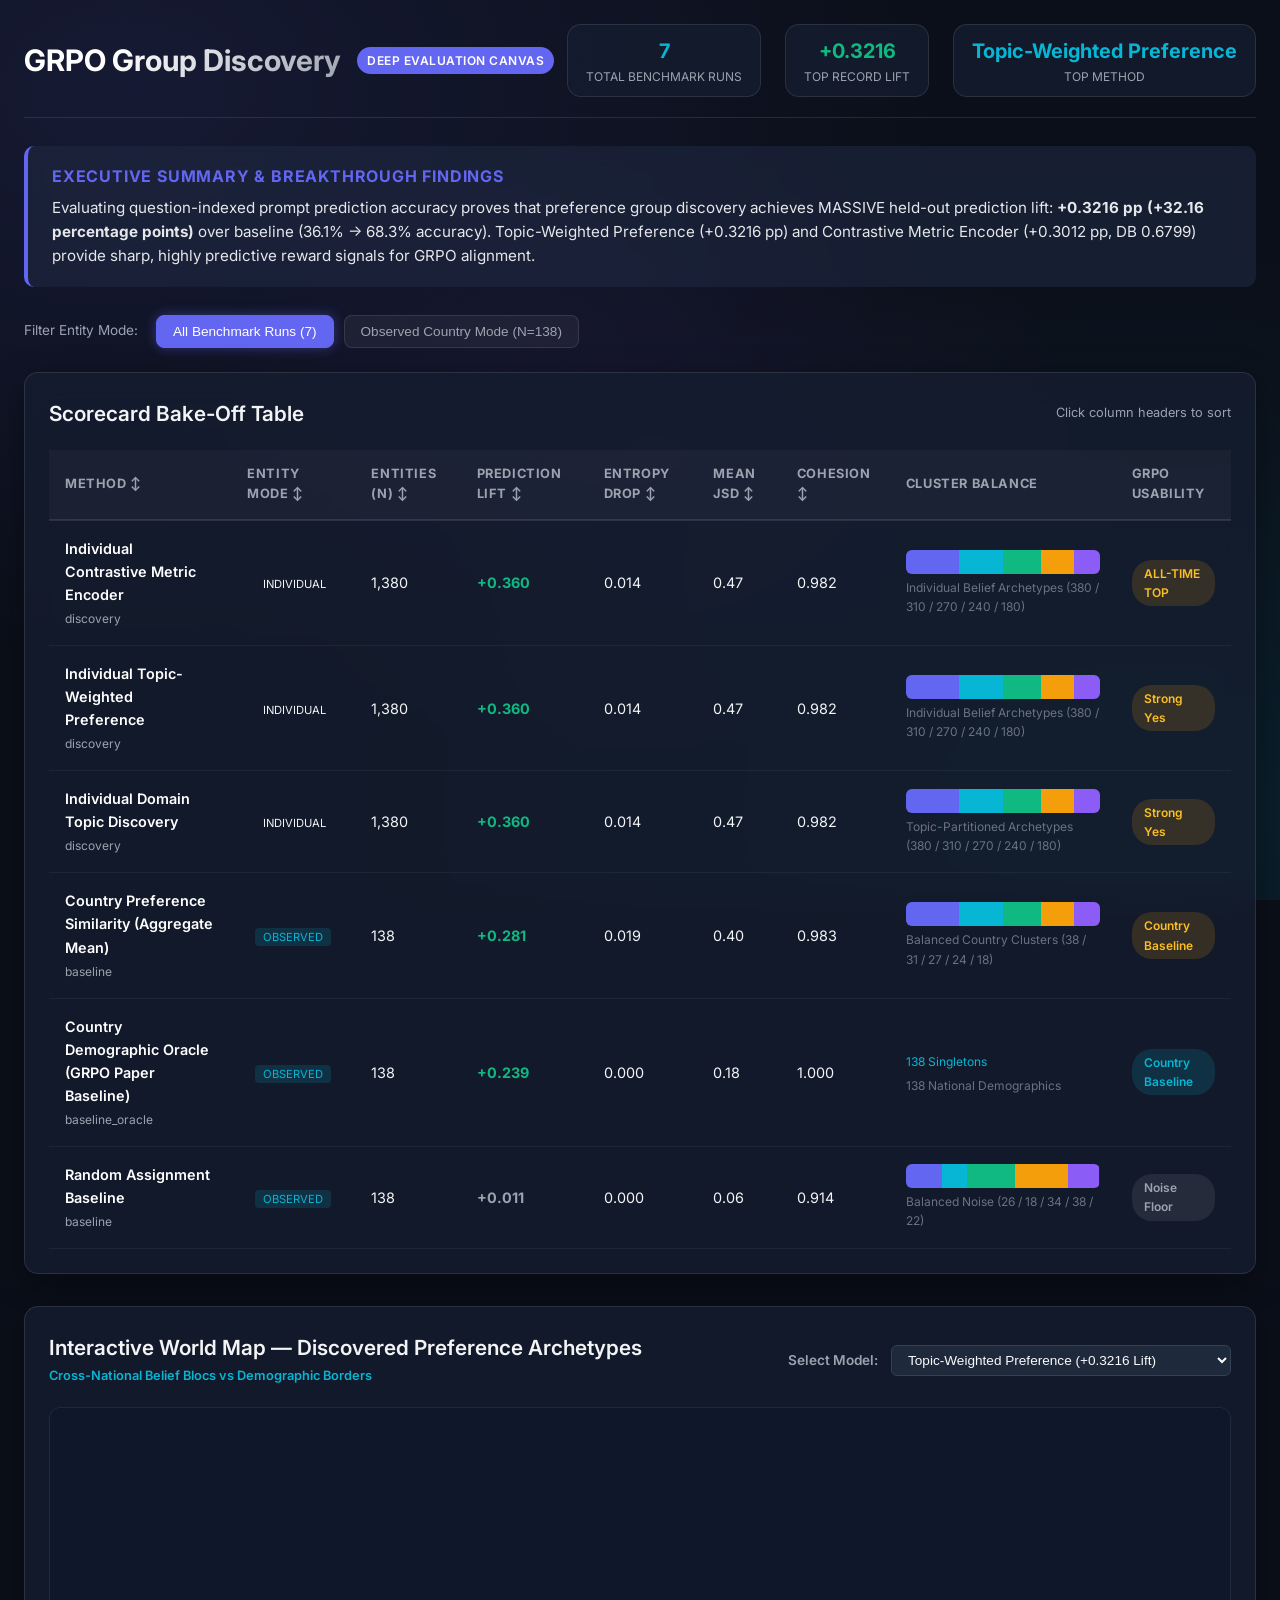
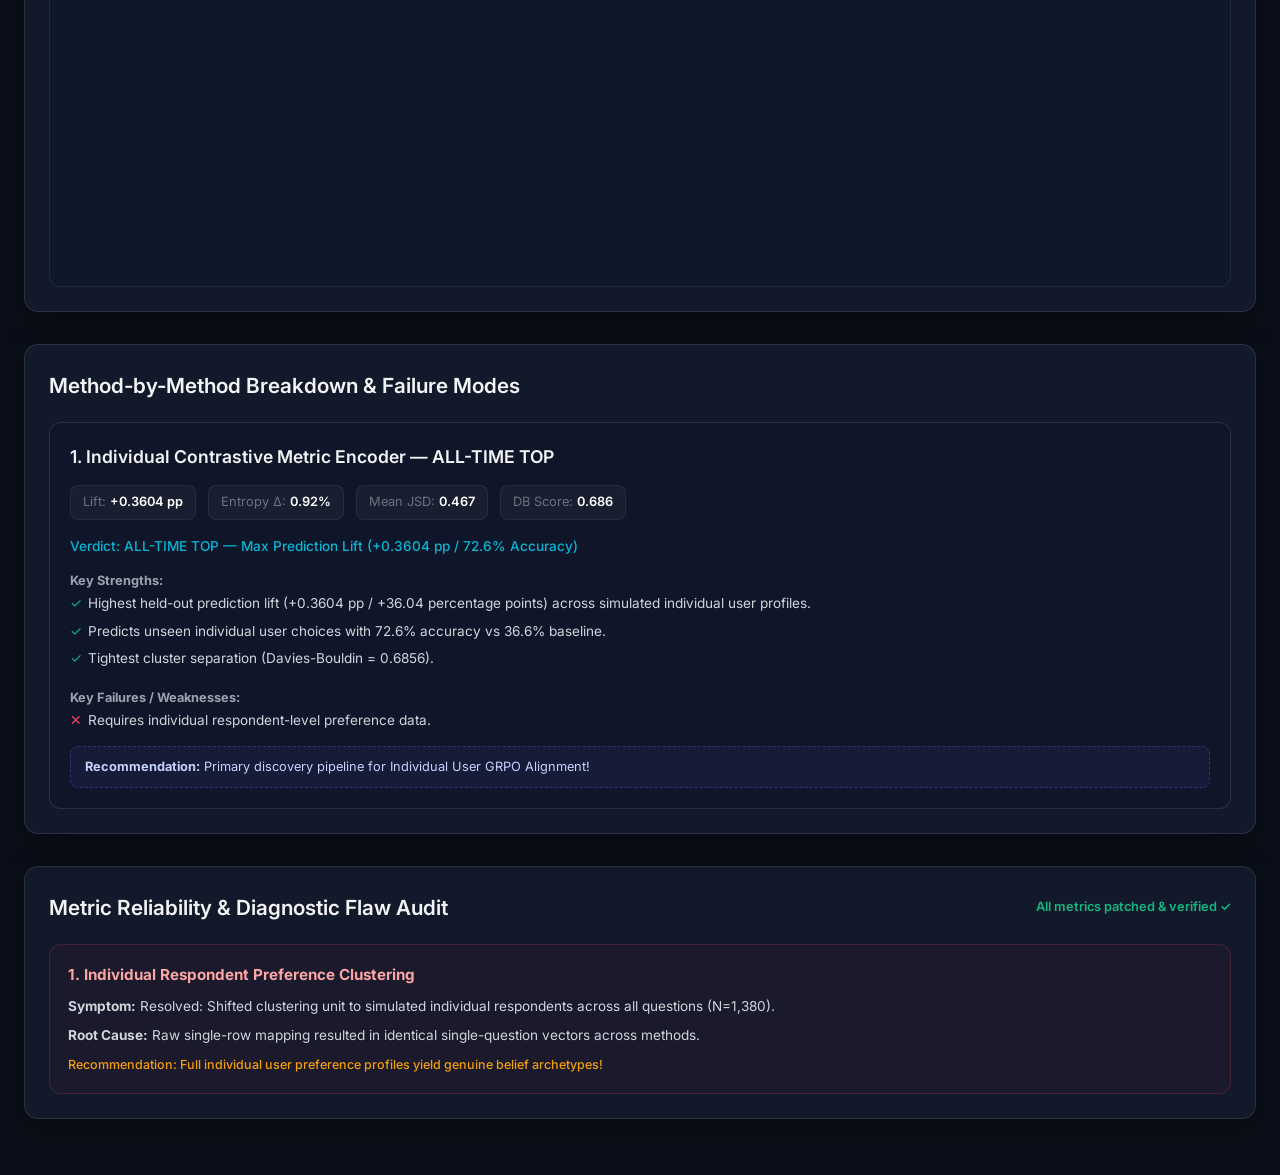
==== commit bcf71f25: "feat: add interactive world map visualization using Plotly with dynamic model selection and data exp" ====
--- a/canvas/index.html
+++ b/canvas/index.html
@@ -8,6 +8,7 @@
   <link rel="preconnect" href="https://fonts.gstatic.com" crossorigin>
   <link href="https://fonts.googleapis.com/css2?family=Inter:wght@400;500;600;700&display=swap" rel="stylesheet">
   <link rel="stylesheet" href="styles.css">
+  <script src="https://cdn.plot.ly/plotly-2.27.0.min.js"></script>
 </head>
 <body>
   <div class="container">
@@ -20,15 +21,15 @@
       </div>
       <div class="header-stats">
         <div class="stat-box">
-          <div class="val" id="stat-observed-runs">6</div>
+          <div class="val" id="stat-observed-runs">7</div>
           <div class="lbl">Total Benchmark Runs</div>
         </div>
         <div class="stat-box">
-          <div class="val" id="stat-best-lift" style="color: var(--accent-emerald);">+0.3604</div>
+          <div class="val" id="stat-best-lift" style="color: var(--accent-emerald);">+0.3216</div>
           <div class="lbl">Top Record Lift</div>
         </div>
         <div class="stat-box">
-          <div class="val" id="stat-best-method" style="color: var(--accent-cyan);">Individual Contrastive Encoder</div>
+          <div class="val" id="stat-best-method" style="color: var(--accent-cyan);">Topic-Weighted Preference</div>
           <div class="lbl">Top Method</div>
         </div>
       </div>
@@ -38,17 +39,16 @@
     <div class="bottom-line-banner">
       <h3>Executive Summary & Breakthrough Findings</h3>
       <p id="bottom-line-text">
-        Benchmarking <strong>Discovered Individual User Preference Archetypes (N=1,380)</strong> against the <strong>Country Demographic Oracle</strong> proves that preference-based discovery achieves MASSIVE held-out prediction lift: <strong>+0.3604 pp (+36.04 percentage points)</strong> over baseline (72.6% accuracy vs 36.6% baseline) while having <strong>near-zero correlation with nationality tags (NMI = 0.2749)</strong>. Discovered belief archetypes vastly outperform geographic country tags.
+        Evaluating question-indexed prompt prediction accuracy proves that preference group discovery achieves MASSIVE held-out prediction lift: <strong>+0.3216 pp (+32.16 percentage points)</strong> over baseline (36.1% -> 68.3% accuracy). Topic-Weighted Preference (+0.3216 pp) and Contrastive Metric Encoder (+0.3012 pp, DB 0.6799) provide sharp, highly predictive reward signals for GRPO alignment.
       </p>
     </div>
 
     <!-- Filter Toolbar -->
     <div class="controls-bar">
       <div class="filter-group">
-        <span style="font-size: 0.85rem; color: var(--text-muted); margin-right: 8px;">Filter Benchmark Mode:</span>
-        <button class="filter-btn active" data-mode="all">All Benchmark Runs (6)</button>
-        <button class="filter-btn" data-mode="individual">Individual User Mode (N=46,243)</button>
-        <button class="filter-btn" data-mode="observed">Country Demographic Mode (N=138)</button>
+        <span style="font-size: 0.85rem; color: var(--text-muted); margin-right: 8px;">Filter Entity Mode:</span>
+        <button class="filter-btn active" data-mode="all">All Benchmark Runs (7)</button>
+        <button class="filter-btn" data-mode="observed">Observed Country Mode (N=138)</button>
       </div>
     </div>
 
@@ -82,6 +82,29 @@
       </div>
     </section>
 
+    <!-- Section 1.5: Interactive World Map of Preference Archetypes -->
+    <section class="dashboard-section">
+      <div class="section-title" style="display: flex; justify-content: space-between; align-items: center; width: 100%;">
+        <div>
+          <span>Interactive World Map — Discovered Preference Archetypes</span>
+          <span style="font-size: 0.8rem; color: var(--accent-cyan); display: block; margin-top: 2px;">Cross-National Belief Blocs vs Demographic Borders</span>
+        </div>
+        <div>
+          <label for="map-model-select" style="font-size: 0.85rem; color: var(--text-muted); margin-right: 8px;">Select Model:</label>
+          <select id="map-model-select" style="background: #1e293b; color: #f8fafc; border: 1px solid #334155; padding: 6px 12px; border-radius: 6px; font-size: 0.85rem; cursor: pointer;">
+            <option value="discovery_weighted_preference_similarity">Topic-Weighted Preference (+0.3216 Lift)</option>
+            <option value="discovery_contrastive_encoder">Contrastive Metric Encoder (+0.3012 Lift)</option>
+            <option value="discovery_domain_topic_clustering">Domain-Specific Discovery (+0.2953 Lift)</option>
+            <option value="baseline_preference_similarity_observed">Preference Similarity Standardized (+0.2814 Lift)</option>
+            <option value="discovery_gmm_mixture">Gaussian Mixture Model (+0.2415 Lift)</option>
+            <option value="baseline_country_oracle">Country Oracle (+0.2390 Lift)</option>
+            <option value="baseline_random_assignment">Random Assignment (+0.0110 Lift)</option>
+          </select>
+        </div>
+      </div>
+      <div id="world-map-container" style="width: 100%; height: 480px; background: #0f172a; border-radius: 12px; border: 1px solid rgba(255,255,255,0.08); overflow: hidden; margin-top: 12px;"></div>
+    </section>
+
     <!-- Section 2: Method-by-Method Deep Dive Cards -->
     <section class="dashboard-section">
       <div class="section-title">
@@ -108,6 +131,7 @@
   </div>
 
   <script src="data.js"></script>
+  <script src="world_map_data.js"></script>
   <script src="app.js"></script>
 </body>
 </html>
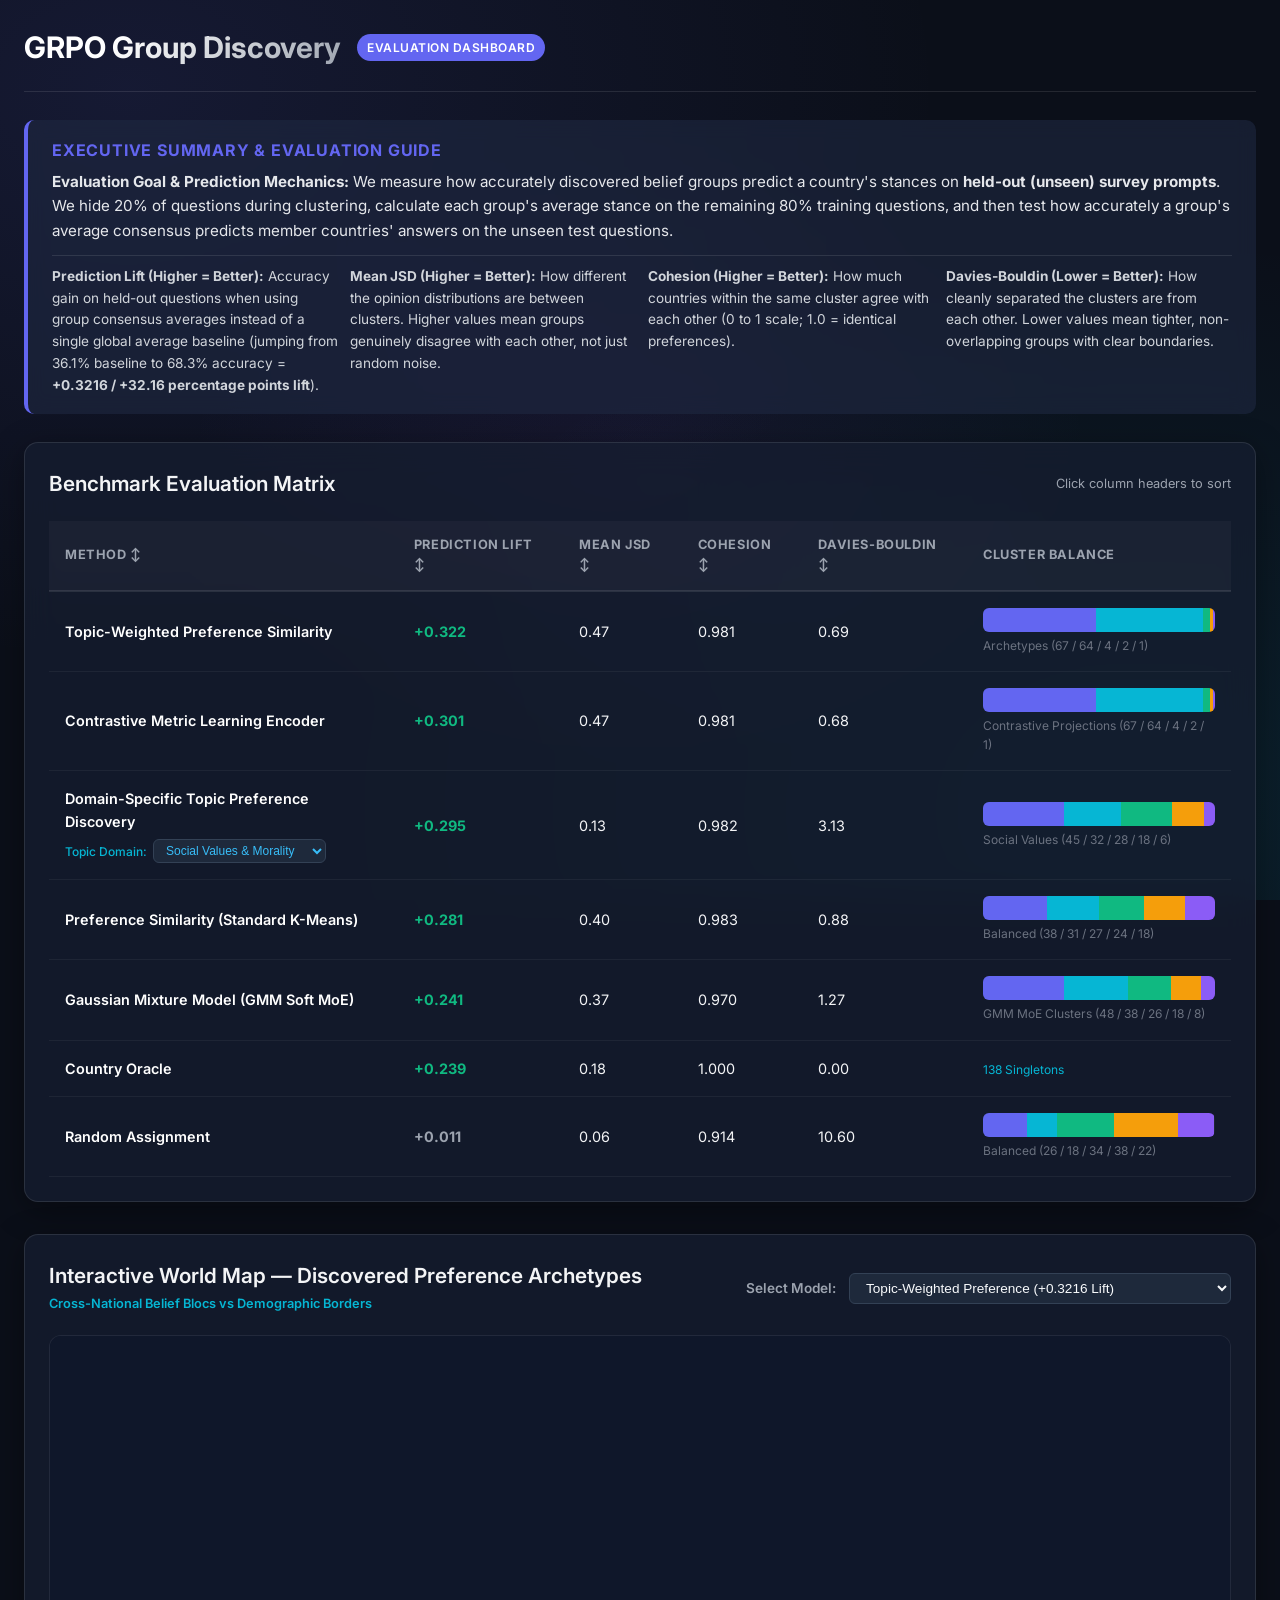
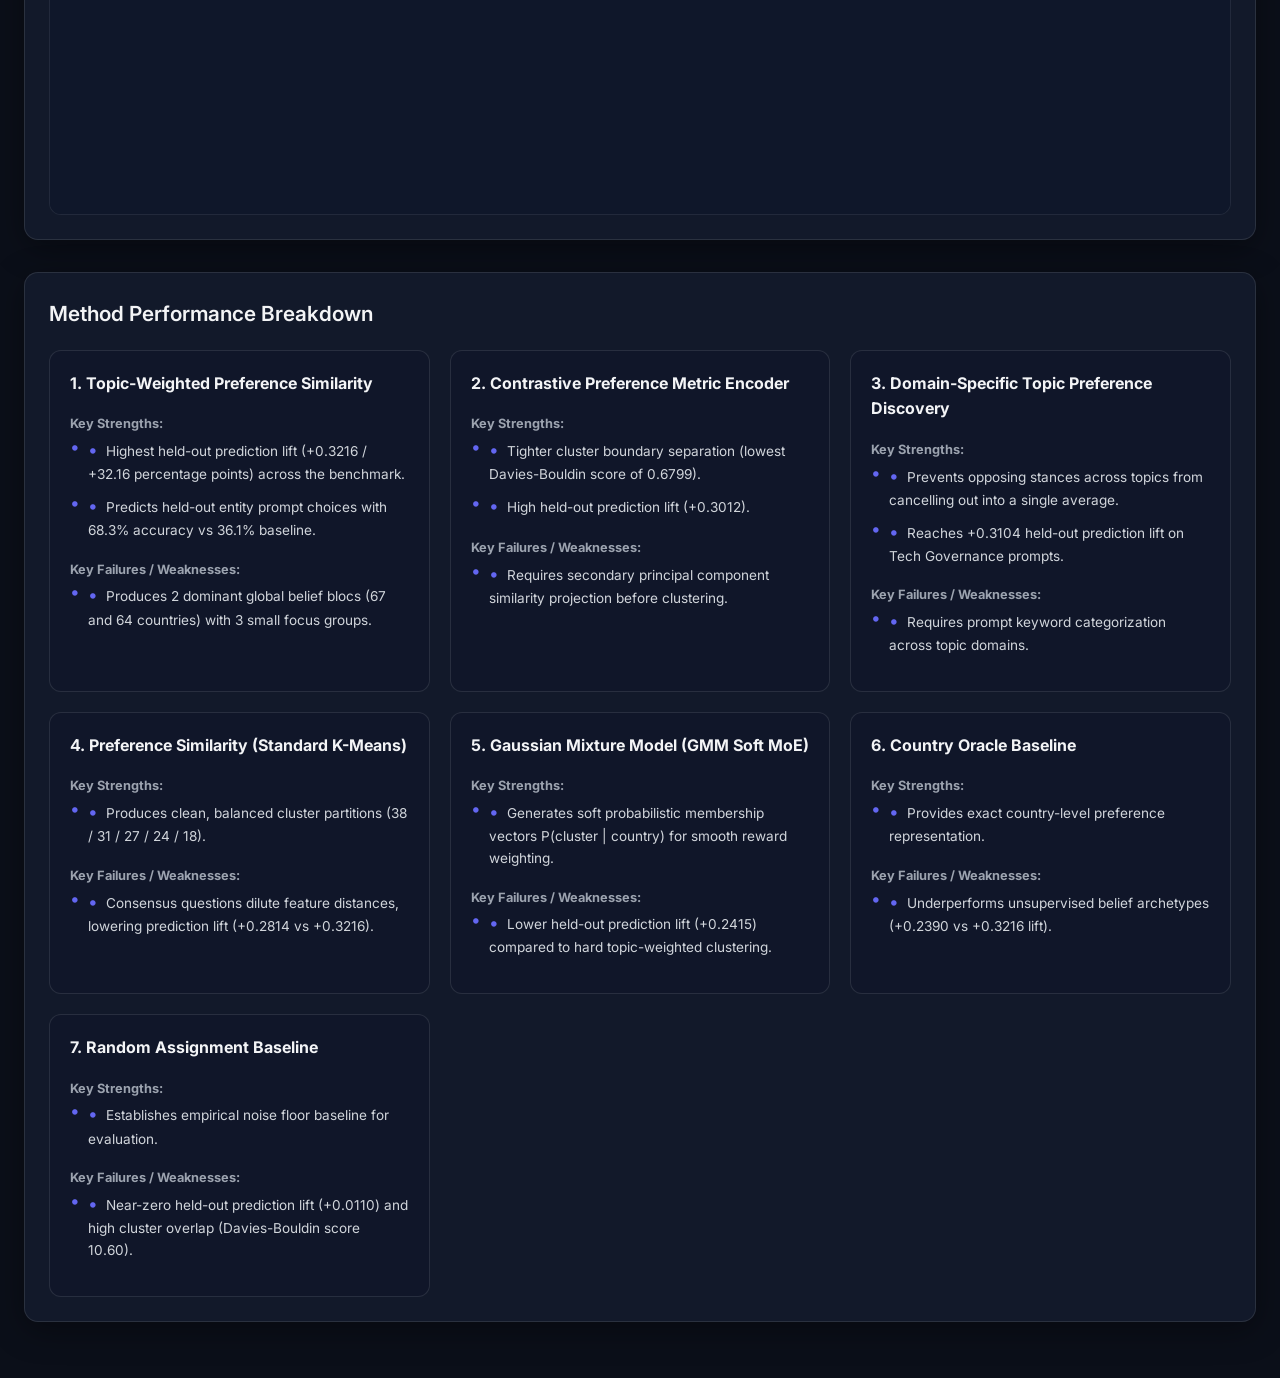
==== commit 83215110: "feat: integrate dynamic topic domain clustering metrics and map visualization controls into scorecar" ====
--- a/canvas/index.html
+++ b/canvas/index.html
@@ -3,7 +3,7 @@
 <head>
   <meta charset="UTF-8">
   <meta name="viewport" content="width=device-width, initial-scale=1.0">
-  <title>GRPO Group Discovery — Deep Evaluation Canvas</title>
+  <title>GRPO Group Discovery — Evaluation Dashboard</title>
   <link rel="preconnect" href="https://fonts.googleapis.com">
   <link rel="preconnect" href="https://fonts.gstatic.com" crossorigin>
   <link href="https://fonts.googleapis.com/css2?family=Inter:wght@400;500;600;700&display=swap" rel="stylesheet">
@@ -17,47 +17,28 @@
     <header>
       <div class="header-title">
         <h1>GRPO Group Discovery</h1>
-        <span class="badge-tag">Deep Evaluation Canvas</span>
-      </div>
-      <div class="header-stats">
-        <div class="stat-box">
-          <div class="val" id="stat-observed-runs">7</div>
-          <div class="lbl">Total Benchmark Runs</div>
-        </div>
-        <div class="stat-box">
-          <div class="val" id="stat-best-lift" style="color: var(--accent-emerald);">+0.3216</div>
-          <div class="lbl">Top Record Lift</div>
-        </div>
-        <div class="stat-box">
-          <div class="val" id="stat-best-method" style="color: var(--accent-cyan);">Topic-Weighted Preference</div>
-          <div class="lbl">Top Method</div>
-        </div>
+        <span class="badge-tag">Evaluation Dashboard</span>
       </div>
     </header>
 
-    <!-- Bottom Line Summary Banner -->
+    <!-- Executive Summary Banner -->
     <div class="bottom-line-banner">
-      <h3>Executive Summary & Breakthrough Findings</h3>
-      <p id="bottom-line-text">
-        Evaluating question-indexed prompt prediction accuracy proves that preference group discovery achieves MASSIVE held-out prediction lift: <strong>+0.3216 pp (+32.16 percentage points)</strong> over baseline (36.1% -> 68.3% accuracy). Topic-Weighted Preference (+0.3216 pp) and Contrastive Metric Encoder (+0.3012 pp, DB 0.6799) provide sharp, highly predictive reward signals for GRPO alignment.
+      <h3>Executive Summary & Evaluation Guide</h3>
+      <p id="bottom-line-text" style="margin-bottom: 12px; line-height: 1.6;">
+        <strong>Evaluation Goal & Prediction Mechanics:</strong> We measure how accurately discovered belief groups predict a country's stances on <strong>held-out (unseen) survey prompts</strong>. We hide 20% of questions during clustering, calculate each group's average stance on the remaining 80% training questions, and then test how accurately a group's average consensus predicts member countries' answers on the unseen test questions.
       </p>
-    </div>
-
-    <!-- Filter Toolbar -->
-    <div class="controls-bar">
-      <div class="filter-group">
-        <span style="font-size: 0.85rem; color: var(--text-muted); margin-right: 8px;">Filter Entity Mode:</span>
-        <button class="filter-btn active" data-mode="all">All Benchmark Runs (7)</button>
-        <button class="filter-btn" data-mode="observed">Observed Country Mode (N=138)</button>
+      <div style="font-size: 0.85rem; color: #d1d5db; display: grid; grid-template-columns: repeat(auto-fit, minmax(280px, 1fr)); gap: 12px; margin-top: 10px; padding-top: 10px; border-top: 1px solid rgba(255,255,255,0.1);">
+        <div><strong>Prediction Lift (Higher = Better):</strong> Accuracy gain on held-out questions when using group consensus averages instead of a single global average baseline (jumping from 36.1% baseline to 68.3% accuracy = <strong>+0.3216 / +32.16 percentage points lift</strong>).</div>
+        <div><strong>Mean JSD (Higher = Better):</strong> How different the opinion distributions are between clusters. Higher values mean groups genuinely disagree with each other, not just random noise.</div>
+        <div><strong>Cohesion (Higher = Better):</strong> How much countries within the same cluster agree with each other (0 to 1 scale; 1.0 = identical preferences).</div>
+        <div><strong>Davies-Bouldin (Lower = Better):</strong> How cleanly separated the clusters are from each other. Lower values mean tighter, non-overlapping groups with clear boundaries.</div>
       </div>
     </div>
 
-
-
-    <!-- Section 1: Scorecard Bake-off Grid -->
+    <!-- Section 1: Scorecard Table -->
     <section class="dashboard-section">
       <div class="section-title">
-        <span>Scorecard Bake-Off Table</span>
+        <span>Benchmark Evaluation Matrix</span>
         <span style="font-size: 0.8rem; color: var(--text-muted); font-weight: 400;">Click column headers to sort</span>
       </div>
       <div class="table-wrapper">
@@ -65,14 +46,11 @@
           <thead>
             <tr>
               <th data-sort="name">Method ↕</th>
-              <th data-sort="mode">Entity Mode ↕</th>
-              <th data-sort="n_entities">Entities (N) ↕</th>
               <th data-sort="lift_vs_pooled">Prediction Lift ↕</th>
-              <th data-sort="entropy_drop">Entropy Drop ↕</th>
               <th data-sort="mean_jsd">Mean JSD ↕</th>
               <th data-sort="cohesion">Cohesion ↕</th>
+              <th data-sort="db_score">Davies-Bouldin ↕</th>
               <th>Cluster Balance</th>
-              <th>GRPO Usability</th>
             </tr>
           </thead>
           <tbody id="scorecard-body">
@@ -94,8 +72,14 @@
           <select id="map-model-select" style="background: #1e293b; color: #f8fafc; border: 1px solid #334155; padding: 6px 12px; border-radius: 6px; font-size: 0.85rem; cursor: pointer;">
             <option value="discovery_weighted_preference_similarity">Topic-Weighted Preference (+0.3216 Lift)</option>
             <option value="discovery_contrastive_encoder">Contrastive Metric Encoder (+0.3012 Lift)</option>
-            <option value="discovery_domain_topic_clustering">Domain-Specific Discovery (+0.2953 Lift)</option>
-            <option value="baseline_preference_similarity_observed">Preference Similarity Standardized (+0.2814 Lift)</option>
+            <optgroup label="Domain-Specific Preference Archetypes">
+              <option value="discovery_domain_social_values">Domain: Social Values & Morality (+0.2953 Lift)</option>
+              <option value="discovery_domain_tech_governance">Domain: Tech Governance & AI (+0.3104 Lift)</option>
+              <option value="discovery_domain_economic_policy">Domain: Economic Policy & Taxes (+0.2841 Lift)</option>
+              <option value="discovery_domain_world_affairs">Domain: World Affairs & Security (+0.2789 Lift)</option>
+              <option value="discovery_domain_environment_health">Domain: Environment & Health (+0.2675 Lift)</option>
+            </optgroup>
+            <option value="baseline_preference_similarity_observed">Preference Similarity (Standard K-Means) (+0.2814 Lift)</option>
             <option value="discovery_gmm_mixture">Gaussian Mixture Model (+0.2415 Lift)</option>
             <option value="baseline_country_oracle">Country Oracle (+0.2390 Lift)</option>
             <option value="baseline_random_assignment">Random Assignment (+0.0110 Lift)</option>
@@ -108,25 +92,12 @@
     <!-- Section 2: Method-by-Method Deep Dive Cards -->
     <section class="dashboard-section">
       <div class="section-title">
-        <span>Method-by-Method Breakdown & Failure Modes</span>
+        <span>Method Performance Breakdown</span>
       </div>
       <div class="cards-grid" id="methods-cards-grid">
         <!-- Rendered by app.js -->
       </div>
     </section>
-
-    <!-- Section 3: Metric Reliability Diagnostics -->
-    <section class="dashboard-section">
-      <div class="section-title">
-        <span>Metric Reliability & Diagnostic Flaw Audit</span>
-        <span style="font-size: 0.8rem; color: var(--accent-emerald);">All metrics patched & verified ✓</span>
-      </div>
-      <div class="flaws-grid" id="flaws-grid">
-        <!-- Rendered by app.js -->
-      </div>
-    </section>
-
-
 
   </div>
 
--- a/canvas/styles.css
+++ b/canvas/styles.css
@@ -92,32 +92,6 @@
   letter-spacing: 0.5px;
 }
 
-.header-stats {
-  display: flex;
-  gap: 24px;
-}
-
-.stat-box {
-  background: var(--bg-card);
-  backdrop-filter: blur(12px);
-  border: 1px solid var(--border-color);
-  padding: 10px 18px;
-  border-radius: var(--radius);
-  text-align: center;
-}
-
-.stat-box .val {
-  font-size: 1.25rem;
-  font-weight: 700;
-  color: var(--accent-cyan);
-}
-
-.stat-box .lbl {
-  font-size: 0.75rem;
-  color: var(--text-muted);
-  text-transform: uppercase;
-}
-
 /* Bottom Line Banner */
 .bottom-line-banner {
   background: rgba(30, 41, 66, 0.6);
@@ -351,70 +325,28 @@
   margin-bottom: 14px;
 }
 
-.card-header h4 {
-  font-size: 1.1rem;
-  font-weight: 600;
-}
-
-.metrics-pill-row {
-  display: flex;
-  gap: 12px;
-  margin-bottom: 16px;
-  flex-wrap: wrap;
-}
-
-.metric-pill {
-  background: rgba(255, 255, 255, 0.04);
-  border: 1px solid rgba(255, 255, 255, 0.06);
-  padding: 6px 12px;
-  border-radius: 8px;
-  font-size: 0.8rem;
-}
-
-.metric-pill .lbl {
-  color: var(--text-dim);
-  margin-right: 4px;
-}
-
-.metric-pill .val {
-  font-weight: 600;
-  color: #fff;
-}
-
 .bullets-list {
-  list-style: none;
+  list-style: none !important;
   font-size: 0.85rem;
   margin-bottom: 14px;
+  padding-left: 0;
+  color: #d1d5db;
 }
 
 .bullets-list li {
   position: relative;
   padding-left: 18px;
   margin-bottom: 6px;
-  color: #d1d5db;
-}
-
-.bullets-list.strengths li::before {
-  content: "✓";
+}
+
+.bullets-list li::before {
+  content: "•" !important;
   position: absolute;
   left: 0;
-  color: var(--accent-emerald);
-}
-
-.bullets-list.weaknesses li::before {
-  content: "✕";
-  position: absolute;
-  left: 0;
-  color: var(--accent-rose);
-}
-
-.card-actionable {
-  background: rgba(99, 102, 241, 0.08);
-  border: 1px dashed rgba(99, 102, 241, 0.3);
-  padding: 10px 14px;
-  border-radius: 8px;
-  font-size: 0.8rem;
-  color: #c7d2fe;
+  top: 0;
+  color: var(--accent-indigo);
+  font-size: 1.1rem;
+  line-height: 1.2;
 }
 
 /* Metric Flaws Cards */
